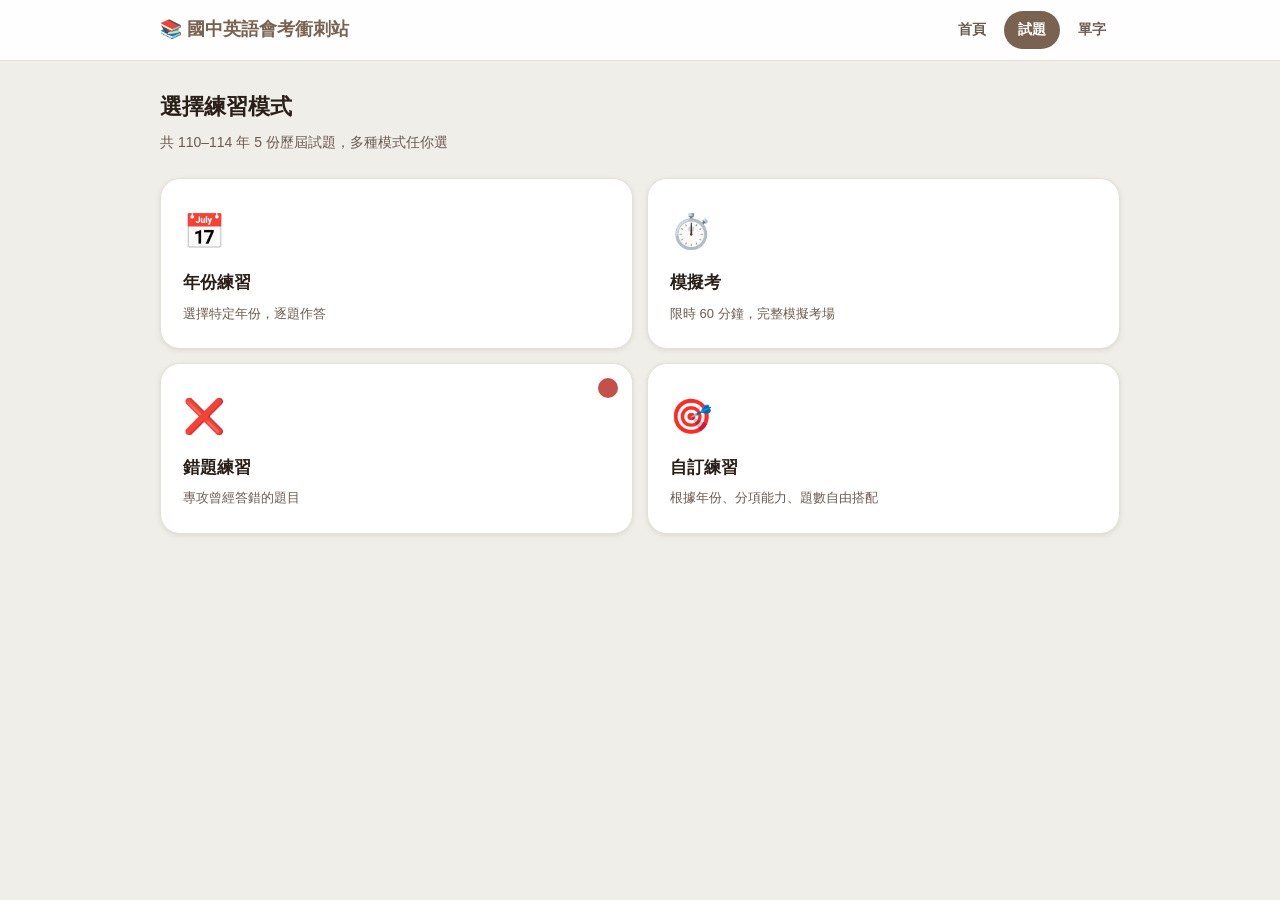
==== exam.html @ 517d087f "Update custom practice mode description Co-Authored-By: Claude Sonnet 4.6 <noreply@anthropic.com>" ====
<!DOCTYPE html>
<html lang="zh-TW">
<head>
  <meta charset="UTF-8">
  <meta name="viewport" content="width=device-width, initial-scale=1.0">
  <title>歷屆試題 - 國中英語會考衝刺站</title>
  <link rel="stylesheet" href="css/style.css">
</head>
<body>
<header class="site-header">
  <div class="header-inner">
    <a href="index.html" class="site-title">📚 國中英語會考衝刺站</a>
    <nav class="nav-links">
      <a href="index.html" class="nav-link">首頁</a>
      <a href="exam.html" class="nav-link active">試題</a>
      <a href="vocab.html" class="nav-link">單字</a>
    </nav>
  </div>
</header>

<main id="app" class="page">
  <!-- 選擇模式畫面 -->
  <div id="screenSelect">
    <h2 class="page-heading">選擇練習模式</h2>
    <p class="page-subhead">共 110–114 年 5 份歷屆試題，多種模式任你選</p>

    <div class="mode-grid">
      <div class="mode-card" onclick="showYearSelect('year')">
        <span class="mode-icon">📅</span>
        <div class="mode-title">年份練習</div>
        <div class="mode-desc">選擇特定年份，逐題作答</div>
      </div>
      <div class="mode-card" onclick="showYearSelect('mock')">
        <span class="mode-icon">⏱️</span>
        <div class="mode-title">模擬考</div>
        <div class="mode-desc">限時 60 分鐘，完整模擬考場</div>
      </div>
      <div class="mode-card" id="wrongModeCard" onclick="startWrongPractice()">
        <span class="mode-icon">❌</span>
        <div class="mode-title">錯題練習</div>
        <div class="mode-desc">專攻曾經答錯的題目</div>
        <span class="badge mode-badge" id="wrongCountBadge"></span>
      </div>
      <div class="mode-card" onclick="showCustomMode()">
        <span class="mode-icon">🎯</span>
        <div class="mode-title">自訂練習</div>
        <div class="mode-desc">根據年份、分項能力、題數自由搭配</div>
      </div>
    </div>

    <!-- 年份選擇 -->
    <div id="yearSelectPanel" style="display:none">
      <div class="sub-heading" id="yearSelectTitle">選擇年份</div>
      <div class="year-grid">
        <button class="year-card" onclick="startExam(110)">110年</button>
        <button class="year-card" onclick="startExam(111)">111年</button>
        <button class="year-card" onclick="startExam(112)">112年</button>
        <button class="year-card" onclick="startExam(113)">113年</button>
        <button class="year-card" onclick="startExam(114)">114年</button>
      </div>
    </div>

    <!-- 自訂模式 -->
    <div id="customPanel" style="display:none">
      <div class="sub-heading">自訂練習設定</div>
      <div class="custom-panel">
        <span class="form-label">選擇年份（可多選）</span>
        <div class="year-check-grid">
          <label><input type="checkbox" name="cy" value="110"> 110年</label>
          <label><input type="checkbox" name="cy" value="111"> 111年</label>
          <label><input type="checkbox" name="cy" value="112"> 112年</label>
          <label><input type="checkbox" name="cy" value="113"> 113年</label>
          <label><input type="checkbox" name="cy" value="114"> 114年</label>
        </div>
        <span class="form-label">題型</span>
        <div class="type-check-grid">
          <label><input type="radio" name="qtype" value="all" checked> 全部</label>
          <label><input type="radio" name="qtype" value="single"> 單題</label>
          <label><input type="radio" name="qtype" value="passage"> 閱讀測驗</label>
        </div>
        <span class="form-label">分項能力（不勾選＝全部）</span>
        <div class="skill-check-grid">
          <label><input type="checkbox" name="cskill" value="字詞理解"> 字詞理解</label>
          <label><input type="checkbox" name="cskill" value="語法結構"> 語法結構</label>
          <label><input type="checkbox" name="cskill" value="篇章細節"> 篇章細節</label>
          <label><input type="checkbox" name="cskill" value="篇章結構"> 篇章結構</label>
          <label><input type="checkbox" name="cskill" value="文意推論"> 文意推論</label>
          <label><input type="checkbox" name="cskill" value="篇章大意"> 篇章大意</label>
        </div>
        <div class="form-row">
          <span class="form-label" style="margin:0">題數</span>
          <input type="number" id="customCount" class="form-input" min="5" max="100" value="20">
          <span style="font-size:13px;color:var(--text-2)">題</span>
          <button class="btn btn-primary" onclick="startCustomExam()">開始練習</button>
        </div>
      </div>
    </div>
  </div>

  <!-- 作答畫面 -->
  <div id="screenExam" style="display:none">
    <div class="exam-topbar">
      <span class="exam-label" id="examLabel"></span>
      <span class="exam-counter" id="examCounter"></span>
      <div class="exam-timer" id="examTimer" style="display:none">⏱️ <span id="timerDisplay">60:00</span></div>
      <button class="btn btn-ghost btn-sm" onclick="exitExam()">離開</button>
    </div>
    <div class="progress-track"><div class="progress-fill" id="progressBar"></div></div>

    <div class="q-nav-bar" id="qNavBar"></div>

    <div class="exam-body" id="examBody">
      <div class="exam-passage-col" id="passageCol" style="display:none">
        <div id="passageBox" class="passage-card"></div>
      </div>
      <div class="exam-question-col">
        <div class="question-card">
          <div class="q-label" id="qNum"></div>
          <div class="q-text" id="qText"></div>
          <div id="questionImageBox" style="display:none; margin: 12px 0;"></div>
          <div class="options-list" id="optionsGrid"></div>
          <div class="feedback-card" id="feedbackBox" style="display:none"></div>
        </div>
        <div class="exam-nav">
          <button class="btn btn-ghost" id="btnPrev" onclick="prevQ()">← 上一題</button>
          <button class="btn btn-primary" id="btnNext" onclick="nextQ()" style="display:none">下一題 →</button>
        </div>
      </div>
    </div>
  </div>

  <!-- 結果畫面 -->
  <div id="screenResult" style="display:none">
    <div class="result-hero">
      <div style="font-size:13px;color:var(--text-2);margin-bottom:8px">練習結果</div>
      <div class="result-score-big" id="resultScore"></div>
      <div class="result-grade-tag" id="resultGrade"></div>
    </div>

    <div class="analysis-card">
      <div class="sub-heading">弱點分析</div>
      <div id="analysisGrid"></div>
    </div>

    <div class="wrong-card" id="resultWrongSection">
      <div class="sub-heading">答錯的題目 <span id="wrongCount2" style="font-size:13px;color:var(--text-3);font-weight:400"></span></div>
      <div id="wrongList"></div>
    </div>

    <div class="result-actions">
      <button class="btn btn-danger" id="btnRetryWrong" onclick="retryWrong()">重做錯題</button>
      <button class="btn btn-outline" onclick="showSelect()">換年份</button>
      <button class="btn btn-ghost" onclick="window.location.href='index.html'">回首頁</button>
    </div>
  </div>
</main>

<script src="js/storage.js"></script>
<script src="js/exam.js"></script>
</body>
</html>
---- css/style.css ----
/* ════════════════════════════════════════
   PANTONE 2026 Cloud Dancer Design System
   ════════════════════════════════════════ */
:root {
  /* Cloud Dancer Palette */
  --bg:          #F0EEE9;   /* Cloud Dancer — page background */
  --surface:     #FFFFFF;   /* card surface */
  --surface-2:   #FAF9F6;   /* subtle section bg */
  --border:      #E6E1D8;

  /* Accent — Comfort Zone palette */
  --primary:     #7A6251;   /* Woodrose */
  --primary-dark:#5E4B3C;
  --primary-light:#9E8272;
  --accent:      #D4938A;   /* Coral Haze */
  --accent-light:#EEC8C2;
  --warm:        #C4986A;   /* Shifting Sand */

  /* Semantic */
  --success:     #5E9E7A;
  --success-bg:  #EBF5EF;
  --error:       #C4504A;
  --error-bg:    #FCEEED;
  --warning:     #C4986A;
  --warning-bg:  #FBF3E8;

  /* Text */
  --text-1:  #2A1F18;   /* headings */
  --text-2:  #6B5B50;   /* body */
  --text-3:  #A89990;   /* muted */

  /* Effects */
  --shadow-sm:  0 1px 4px rgba(42,31,24,.06), 0 2px 8px rgba(42,31,24,.04);
  --shadow-md:  0 4px 16px rgba(42,31,24,.10), 0 1px 4px rgba(42,31,24,.06);
  --shadow-lg:  0 8px 32px rgba(42,31,24,.14), 0 2px 8px rgba(42,31,24,.08);
  --radius-sm:  8px;
  --radius-md:  14px;
  --radius-lg:  20px;
  --radius-pill:100px;
}

/* ── Reset ── */
*, *::before, *::after { box-sizing: border-box; margin: 0; padding: 0; }
html { scroll-behavior: smooth; }
body {
  font-family: -apple-system, BlinkMacSystemFont, 'Noto Sans TC', 'PingFang TC', 'Segoe UI', sans-serif;
  background: var(--bg);
  color: var(--text-1);
  font-size: 15px;
  line-height: 1.65;
  min-height: 100vh;
}
a { text-decoration: none; color: inherit; }
button { cursor: pointer; border: none; font-family: inherit; transition: all .2s; }
img { max-width: 100%; }

/* ══════════════════════════════════════
   HEADER
   ══════════════════════════════════════ */
.site-header {
  background: rgba(255,255,255,.92);
  backdrop-filter: blur(12px);
  border-bottom: 1px solid var(--border);
  position: sticky; top: 0; z-index: 200;
}
.header-inner {
  max-width: 1000px; margin: 0 auto;
  display: flex; align-items: center; justify-content: space-between;
  height: 60px; padding: 0 20px;
}
.site-title {
  font-size: 18px; font-weight: 800;
  color: var(--primary);
  display: flex; align-items: center; gap: 8px;
}
.nav-links { display: flex; gap: 4px; }
.nav-link {
  color: var(--text-2); padding: 7px 14px;
  border-radius: var(--radius-pill); font-size: 14px; font-weight: 600;
  transition: all .15s;
}
.nav-link:hover { background: var(--bg); color: var(--primary); }
.nav-link.active { background: var(--primary); color: #fff; }
@media(max-width:480px) {
  .site-title { font-size: 15px; }
  .nav-link { padding: 6px 10px; font-size: 13px; }
}

/* ══════════════════════════════════════
   PAGE WRAPPER
   ══════════════════════════════════════ */
.page { max-width: 1000px; margin: 0 auto; padding: 28px 20px 60px; }

/* ══════════════════════════════════════
   BUTTONS
   ══════════════════════════════════════ */
.btn { display: inline-flex; align-items: center; justify-content: center; gap: 6px;
  padding: 10px 22px; border-radius: var(--radius-pill);
  font-size: 14px; font-weight: 700; transition: all .18s; }
.btn-primary   { background: var(--primary); color: #fff; }
.btn-primary:hover { background: var(--primary-dark); transform: translateY(-1px); box-shadow: var(--shadow-md); }
.btn-accent    { background: var(--accent); color: #fff; }
.btn-accent:hover  { filter: brightness(.92); transform: translateY(-1px); }
.btn-outline   { background: transparent; color: var(--primary); border: 2px solid var(--primary); }
.btn-outline:hover { background: var(--primary); color: #fff; }
.btn-ghost     { background: transparent; color: var(--text-2); border: 1px solid var(--border); border-radius: var(--radius-sm); padding: 8px 16px; font-size: 13px; }
.btn-ghost:hover   { background: var(--surface); }
.btn-success   { background: var(--success); color: #fff; }
.btn-success:hover { filter: brightness(.92); transform: translateY(-1px); }
.btn-danger    { background: var(--error); color: #fff; }
.btn-danger:hover  { filter: brightness(.92); }
.btn-sm { padding: 6px 14px; font-size: 13px; }
.btn-lg { padding: 13px 28px; font-size: 16px; }

/* ══════════════════════════════════════
   CARD COMPONENT
   ══════════════════════════════════════ */
.card {
  background: var(--surface);
  border-radius: var(--radius-lg);
  box-shadow: var(--shadow-sm);
  border: 1px solid var(--border);
  transition: box-shadow .2s, transform .2s;
  overflow: hidden;
}
.card:hover { box-shadow: var(--shadow-md); }
.card-clickable { cursor: pointer; }
.card-clickable:hover { transform: translateY(-3px); box-shadow: var(--shadow-lg); }
.card-body  { padding: 22px 24px; }
.card-title { font-size: 17px; font-weight: 800; color: var(--text-1); margin-bottom: 6px; }
.card-desc  { font-size: 13px; color: var(--text-2); line-height: 1.6; }

/* ══════════════════════════════════════
   CHIP / TAG
   ══════════════════════════════════════ */
.chip {
  display: inline-flex; align-items: center; gap: 4px;
  padding: 4px 12px; border-radius: var(--radius-pill);
  font-size: 12px; font-weight: 700;
  background: var(--bg); color: var(--text-2); border: 1px solid var(--border);
}
.chip-primary { background: #EFE8E3; color: var(--primary); border-color: #D6C9C0; }
.chip-accent  { background: var(--accent-light); color: #8B3A32; border-color: #D4938A; }
.chip-success { background: var(--success-bg); color: #3D7A57; border-color: #A8D4B8; }
.chip-warning { background: var(--warning-bg); color: #8B5E2A; border-color: #D4B07A; }

/* ══════════════════════════════════════
   BADGE
   ══════════════════════════════════════ */
.badge {
  display: inline-flex; align-items: center; justify-content: center;
  min-width: 20px; height: 20px; padding: 0 6px;
  background: var(--error); color: #fff;
  border-radius: var(--radius-pill); font-size: 11px; font-weight: 800;
}

/* ══════════════════════════════════════
   HOME PAGE
   ══════════════════════════════════════ */
.hero-section {
  text-align: center; padding: 40px 0 32px;
}
.hero-label {
  display: inline-block;
  background: var(--accent-light); color: #8B3A32;
  padding: 5px 16px; border-radius: var(--radius-pill);
  font-size: 12px; font-weight: 700; margin-bottom: 16px;
}
.hero-title {
  font-size: clamp(26px, 5vw, 40px);
  font-weight: 900; color: var(--text-1);
  line-height: 1.25; margin-bottom: 12px;
}
.hero-title span { color: var(--accent); }
.hero-subtitle { font-size: 15px; color: var(--text-2); max-width: 480px; margin: 0 auto; }

/* Stats bar */
.stats-row {
  display: grid; grid-template-columns: repeat(4, 1fr); gap: 12px;
  margin: 24px 0;
}
@media(max-width:600px) { .stats-row { grid-template-columns: repeat(2,1fr); } }
.stat-card { background: var(--surface); border-radius: var(--radius-md); padding: 18px 16px; text-align: center; border: 1px solid var(--border); }
.stat-num  { font-size: 28px; font-weight: 900; color: var(--primary); display: block; }
.stat-label{ font-size: 12px; color: var(--text-2); margin-top: 2px; }

/* Feature cards */
.feature-grid { display: grid; grid-template-columns: 1fr 1fr; gap: 16px; margin: 8px 0 24px; }
@media(max-width:540px) { .feature-grid { grid-template-columns: 1fr; } }
.feature-card {
  background: var(--surface); border-radius: var(--radius-lg);
  padding: 28px 24px; border: 1px solid var(--border);
  box-shadow: var(--shadow-sm); cursor: pointer;
  transition: all .2s; display: block;
  position: relative; overflow: hidden;
}
.feature-card::before {
  content: ''; position: absolute; top: 0; left: 0; right: 0; height: 4px;
}
.feature-card-exam::before  { background: linear-gradient(90deg, var(--primary), var(--accent)); }
.feature-card-vocab::before { background: linear-gradient(90deg, var(--warm), var(--accent-light)); }
.feature-card:hover { transform: translateY(-4px); box-shadow: var(--shadow-lg); }
.feature-icon { font-size: 40px; margin-bottom: 14px; display: block; }
.feature-title { font-size: 20px; font-weight: 800; color: var(--text-1); margin-bottom: 8px; }
.feature-desc  { font-size: 13px; color: var(--text-2); margin-bottom: 16px; line-height: 1.7; }
.feature-tags  { display: flex; flex-wrap: wrap; gap: 6px; }

/* Recent list */
.section-header { display: flex; align-items: center; justify-content: space-between; margin-bottom: 14px; }
.section-title  { font-size: 16px; font-weight: 800; color: var(--text-1); }
.recent-list { display: grid; gap: 8px; }
.recent-card {
  background: var(--surface); border-radius: var(--radius-md);
  padding: 14px 18px; border: 1px solid var(--border);
  display: flex; align-items: center; gap: 14px; flex-wrap: wrap;
}
.recent-year  { font-weight: 800; color: var(--primary); min-width: 50px; font-size: 15px; }
.recent-mode  { font-size: 12px; color: var(--text-2); background: var(--bg); padding: 3px 10px; border-radius: var(--radius-pill); }
.recent-score { font-weight: 800; font-size: 15px; }
.grade-a { color: var(--success); }
.grade-b { color: var(--warning); }
.grade-c { color: var(--error); }
.recent-date  { font-size: 12px; color: var(--text-3); margin-left: auto; }

/* ══════════════════════════════════════
   EXAM PAGE
   ══════════════════════════════════════ */
.page-heading { font-size: 22px; font-weight: 900; color: var(--text-1); margin-bottom: 6px; }
.page-subhead  { font-size: 14px; color: var(--text-2); margin-bottom: 24px; }

/* Mode grid */
.mode-grid { display: grid; grid-template-columns: repeat(2,1fr); gap: 14px; margin-bottom: 28px; }
@media(max-width:500px) { .mode-grid { grid-template-columns: 1fr; } }
.mode-card {
  background: var(--surface); border-radius: var(--radius-lg);
  padding: 24px 22px; border: 1px solid var(--border);
  box-shadow: var(--shadow-sm); cursor: pointer;
  transition: all .2s; position: relative;
}
.mode-card:hover { transform: translateY(-3px); box-shadow: var(--shadow-lg); border-color: var(--primary-light); }
.mode-icon  { font-size: 34px; margin-bottom: 10px; display: block; }
.mode-title { font-size: 17px; font-weight: 800; color: var(--text-1); margin-bottom: 5px; }
.mode-desc  { font-size: 13px; color: var(--text-2); }
.mode-badge { position: absolute; top: 14px; right: 14px; }

/* Section label */
.sub-heading {
  font-size: 15px; font-weight: 800; color: var(--text-1);
  margin: 0 0 12px; display: flex; align-items: center; gap: 8px;
}
.sub-heading::before { content:''; display:block; width:4px; height:18px; background:var(--accent); border-radius:2px; }

/* Year grid */
.year-grid { display: grid; grid-template-columns: repeat(4,1fr); gap: 10px; margin-bottom: 24px; }
@media(max-width:480px) { .year-grid { grid-template-columns: repeat(2,1fr); } }
.year-card {
  background: var(--surface); border: 2px solid var(--border);
  border-radius: var(--radius-md); padding: 16px 8px;
  text-align: center; cursor: pointer; transition: all .18s;
  font-size: 16px; font-weight: 800; color: var(--primary);
}
.year-card:hover { border-color: var(--primary); background: #EFE8E3; transform: translateY(-2px); }

/* Custom form */
.custom-panel {
  background: var(--surface); border-radius: var(--radius-lg);
  padding: 22px; border: 1px solid var(--border);
}
.form-label { display: block; font-size: 13px; font-weight: 700; color: var(--text-2); margin-bottom: 8px; }
.year-check-grid { display: grid; grid-template-columns: repeat(4,1fr); gap: 8px; margin-bottom: 16px; }
.year-check-grid label { font-size: 13px; display: flex; align-items: center; gap: 6px; color: var(--text-2); }
.type-check-grid { display: flex; gap: 20px; margin-bottom: 16px; }
.type-check-grid label { font-size: 13px; display: flex; align-items: center; gap: 6px; color: var(--text-2); cursor: pointer; }
.skill-check-grid { display: grid; grid-template-columns: repeat(3, 1fr); gap: 8px; margin-bottom: 16px; }
.skill-check-grid label { font-size: 13px; display: flex; align-items: center; gap: 6px; color: var(--text-2); cursor: pointer; }
.form-row { display: flex; align-items: center; gap: 12px; margin-bottom: 16px; }
.form-input { border: 1px solid var(--border); border-radius: var(--radius-sm); padding: 9px 12px; font-size: 14px; background: var(--bg); color: var(--text-1); width: 90px; }
.form-input:focus { outline: none; border-color: var(--primary); }

/* ── Exam interface ── */
.exam-topbar {
  display: flex; align-items: center; gap: 12px; flex-wrap: wrap;
  background: var(--surface); border-radius: var(--radius-md);
  padding: 12px 18px; border: 1px solid var(--border);
  margin-bottom: 12px; box-shadow: var(--shadow-sm);
}
.exam-label { font-weight: 800; font-size: 15px; color: var(--primary); }
.exam-counter { font-size: 13px; color: var(--text-2); }
.exam-timer { font-size: 16px; font-weight: 800; color: var(--error); margin-left: auto; }
@media(max-width:480px) {
  .exam-topbar { padding: 10px 14px; gap: 8px; }
  .exam-label { font-size: 14px; }
  .exam-timer { font-size: 14px; }
}

.progress-track { background: var(--border); border-radius: 4px; height: 6px; margin-bottom: 12px; overflow: hidden; }
.progress-fill  { background: linear-gradient(90deg, var(--primary), var(--accent)); height: 6px; border-radius: 4px; transition: width .4s; }

/* ── Question nav bar ── */
.q-nav-bar {
  display: flex; flex-wrap: wrap; gap: 6px;
  margin-bottom: 14px; padding: 10px 12px;
  background: var(--surface); border: 1px solid var(--border);
  border-radius: var(--radius-md);
}
.qnav-btn {
  width: 32px; height: 32px; border-radius: 6px;
  border: none; cursor: pointer; font-size: 12px; font-weight: 700;
  transition: opacity .15s, transform .1s;
}
.qnav-btn:hover { opacity: .8; transform: scale(1.1); }
.qnav-unanswered { background: #D1D5DB; color: #374151; }
.qnav-correct    { background: #34D399; color: #fff; }
.qnav-wrong      { background: #F87171; color: #fff; }
.qnav-active     { outline: 3px solid var(--primary); outline-offset: 2px; }

/* ── Two-column passage layout ── */
.exam-body { display: flex; flex-direction: column; gap: 14px; }
.exam-body.two-col { flex-direction: row; align-items: flex-start; gap: 20px; }
.exam-passage-col {
  flex: 1 1 50%; min-width: 0;
  position: sticky; top: 80px;
  max-height: calc(100vh - 120px); overflow-y: auto;
}
.exam-question-col { flex: 1 1 50%; min-width: 0; }
@media(max-width: 700px) {
  .exam-body.two-col { flex-direction: column; }
  .exam-passage-col { position: static; max-height: none; }
}

.passage-card {
  background: var(--surface-2); border-radius: var(--radius-md);
  padding: 16px 18px; font-size: 14px; line-height: 1.9;
  border: 1px solid var(--border); border-left: 4px solid var(--accent);
}
.passage-card.text-only { white-space: pre-wrap; }
.passage-img {
  max-width: 100%; border-radius: var(--radius-md);
  display: block; margin: 0 auto;
}
.passage-img-missing {
  text-align: center; padding: 20px;
  color: var(--text-3); font-size: 13px;
  background: var(--bg); border-radius: var(--radius-sm);
}
.passage-text {
  margin-top: 12px; font-size: 15px; line-height: 1.7;
  color: var(--text-1);
}
.question-card {
  background: var(--surface); border-radius: var(--radius-lg);
  padding: 24px; box-shadow: var(--shadow-sm); border: 1px solid var(--border);
}
.q-label { font-size: 12px; color: var(--text-3); font-weight: 700; text-transform: uppercase; letter-spacing: .5px; margin-bottom: 8px; }
.q-text  { font-size: 16px; font-weight: 700; color: var(--text-1); margin-bottom: 18px; line-height: 1.7; }

/* 難易度 / 分項能力 標籤 */
.q-diff  { display: inline-block; font-size: 12px; font-weight: 700; padding: 2px 8px; border-radius: var(--radius-pill); margin-left: 8px; vertical-align: middle; }
.q-diff-easy   { background: #DFFCE8; color: #2D7A4F; }
.q-diff-medium { background: #FFF8DC; color: #9A7000; }
.q-diff-hard   { background: #FCEEED; color: var(--error); }
.q-skill { display: inline-block; font-size: 12px; color: var(--text-2); background: var(--surface-2); border: 1px solid var(--border); padding: 2px 8px; border-radius: var(--radius-pill); margin-left: 6px; vertical-align: middle; }
.q-rate  { display: inline-block; font-size: 11px; color: var(--text-3); margin-left: 6px; vertical-align: middle; }

.options-list { display: grid; gap: 10px; }
.option-btn {
  display: flex; align-items: center; gap: 14px;
  background: var(--bg); border: 2px solid var(--border);
  border-radius: var(--radius-md); padding: 13px 18px;
  text-align: left; font-size: 14px; color: var(--text-1);
  transition: all .15s; cursor: pointer; width: 100%;
}
@media(max-width:480px) {
  .option-btn { padding: 11px 14px; gap: 10px; font-size: 13px; }
  .question-card { padding: 18px 16px; }
  .passage-card { font-size: 13px; padding: 12px 14px; }
}
.option-btn:hover:not(:disabled) { border-color: var(--primary-light); background: #EFE8E3; }
.option-letter { font-weight: 900; color: var(--primary); min-width: 22px; font-size: 15px; }
.option-btn.opt-correct { background: var(--success-bg); border-color: var(--success); }
.option-btn.opt-correct .option-letter { color: var(--success); }
.option-btn.opt-wrong   { background: var(--error-bg); border-color: var(--error); }
.option-btn.opt-wrong .option-letter   { color: var(--error); }

.feedback-card {
  margin-top: 14px; padding: 14px 18px;
  border-radius: var(--radius-md); font-size: 14px; font-weight: 600;
  line-height: 1.7;
}
.feedback-correct { background: var(--success-bg); color: #2D6B47; border: 1px solid #A8D4B8; }
.feedback-wrong   { background: var(--warning-bg); color: #6B4000; border: 1px solid #D4B07A; }
.feedback-card em { font-style: italic; color: var(--primary-dark); }

.hint-opts-grid { display: flex; flex-direction: column; gap: 4px; margin-top: 8px; font-weight: 400; }
.hint-opt { display: flex; align-items: baseline; gap: 6px; font-size: 13px; }
.hint-opt strong { min-width: 16px; font-weight: 700; }

.exam-nav { display: flex; justify-content: space-between; align-items: center; margin-top: 16px; }

/* ── Result page ── */
.result-hero {
  text-align: center; background: var(--surface);
  border-radius: var(--radius-lg); padding: 32px 24px;
  border: 1px solid var(--border); box-shadow: var(--shadow-sm); margin-bottom: 16px;
}
.result-score-big { font-size: clamp(32px, 8vw, 52px); font-weight: 900; color: var(--text-1); line-height: 1; }
.result-grade-tag {
  display: inline-block; margin-top: 10px;
  padding: 6px 20px; border-radius: var(--radius-pill);
  font-size: 16px; font-weight: 800;
}
.grade-tag-a { background: var(--success-bg); color: var(--success); }
.grade-tag-b { background: var(--warning-bg); color: var(--warning); }
.grade-tag-c { background: var(--error-bg); color: var(--error); }

.analysis-card, .wrong-card {
  background: var(--surface); border-radius: var(--radius-lg);
  padding: 22px 24px; border: 1px solid var(--border);
  box-shadow: var(--shadow-sm); margin-bottom: 16px;
}
.analysis-row { display: flex; align-items: center; gap: 12px; margin-bottom: 10px; }
.analysis-label { min-width: 44px; font-size: 13px; font-weight: 700; color: var(--text-2); }
.analysis-track { flex: 1; background: var(--border); border-radius: 4px; height: 10px; }
.analysis-fill  { background: linear-gradient(90deg, var(--primary), var(--accent)); height: 10px; border-radius: 4px; }
.analysis-val   { font-size: 13px; color: var(--text-2); min-width: 44px; text-align: right; font-weight: 700; }

.wrong-item {
  display: flex; flex-wrap: wrap; align-items: baseline; gap: 8px;
  padding: 10px 0; border-bottom: 1px solid var(--bg); font-size: 13px;
}
.wrong-item:last-child { border-bottom: none; }
.wrong-qnum  { font-weight: 800; color: var(--primary); min-width: 50px; }
.wrong-qtext { flex: 1; color: var(--text-2); min-width: 200px; }
.wrong-ans   { width: 100%; padding-left: 58px; }
.mark-wrong   { color: var(--error); font-weight: 800; }
.mark-correct { color: var(--success); font-weight: 800; }
.no-wrong     { text-align: center; color: var(--success); font-size: 18px; padding: 20px; }
.result-actions { display: flex; gap: 10px; justify-content: center; flex-wrap: wrap; margin-top: 8px; }
@media(max-width:400px) { .result-actions .btn { flex: 1 1 100%; } }

/* ══════════════════════════════════════
   VOCAB PAGE
   ══════════════════════════════════════ */

/* Tab bar */
.vtab-bar {
  display: flex; gap: 4px; background: var(--surface);
  padding: 6px; border-radius: var(--radius-lg); margin-bottom: 16px;
  border: 1px solid var(--border); overflow-x: auto;
}
.vtab {
  flex: 1; background: transparent; color: var(--text-2);
  padding: 9px 14px; border-radius: var(--radius-md);
  font-size: 13px; font-weight: 700; white-space: nowrap;
  position: relative; display: flex; align-items: center; justify-content: center; gap: 5px;
}
.vtab.active { background: var(--primary); color: #fff; }
.vtab:hover:not(.active) { background: var(--bg); }
.vtab-link { text-decoration: none; flex: 0 0 auto; border-left: 1px solid var(--border); margin-left: 4px; color: var(--primary) !important; font-weight: 700; }

/* Topic wrap - grid 等寬排列 */
.topic-wrap {
  display: grid;
  grid-template-columns: repeat(auto-fill, minmax(130px, 1fr));
  gap: 8px;
  padding: 2px 0 10px; margin-bottom: 8px;
}
.topic-chip {
  background: var(--surface);
  border: 1px solid var(--border); color: var(--text-2);
  padding: 8px 4px; border-radius: var(--radius-pill);
  font-size: 12px; font-weight: 700; cursor: pointer; transition: all .15s;
  white-space: nowrap; text-align: center; width: 100%;
}
.topic-chip.active { background: var(--primary); color: #fff; border-color: var(--primary); }
.topic-chip:hover:not(.active) { border-color: var(--primary-light); background: #EFE8E3; }

/* Status filter */
.status-filter { display: flex; gap: 8px; margin-bottom: 14px; flex-wrap: wrap; align-items: center; }
.status-btn {
  background: var(--surface); border: 1px solid var(--border);
  color: var(--text-2); padding: 6px 16px; border-radius: var(--radius-pill);
  font-size: 13px; font-weight: 700; transition: all .15s;
}
.status-btn.active { background: var(--primary); color: #fff; border-color: var(--primary); }
.search-input {
  border: 1px solid var(--border); border-radius: var(--radius-pill);
  padding: 7px 16px; font-size: 13px; background: var(--surface);
  color: var(--text-1); flex: 1; min-width: 120px; outline: none;
}
.search-input:focus { border-color: var(--primary); }

/* Flashcard */
.fc-meta { text-align: center; font-size: 13px; color: var(--text-2); margin-bottom: 12px; }
.fc-wrap { display: flex; justify-content: center; margin-bottom: 18px; perspective: 1000px; }
.flashcard {
  width: 100%; max-width: 520px; min-height: 220px;
  background: var(--surface); border-radius: var(--radius-lg);
  box-shadow: var(--shadow-md); border: 1px solid var(--border);
  cursor: pointer; display: flex; align-items: center; justify-content: center;
  padding: 36px 28px; transition: transform .18s, box-shadow .18s;
  position: relative;
}
.flashcard:active { transform: scale(.98); }
.card-front, .card-back { text-align: center; width: 100%; }
.fc-word    { font-size: clamp(26px, 7vw, 38px); font-weight: 900; color: var(--text-1); margin-bottom: 8px; }
.fc-pos     { font-size: 13px; color: var(--text-3); font-style: italic; margin-bottom: 6px; }
.fc-hint    { font-size: 12px; color: var(--border); margin-top: 8px; }
.fc-topic   { position: absolute; top: 14px; right: 16px; }
.fc-chinese { font-size: clamp(22px, 6vw, 30px); font-weight: 800; color: var(--primary); margin-bottom: 10px; }
.fc-word-sm { font-size: 15px; color: var(--text-3); margin-bottom: 12px; }
.fc-speak-btn {
  background: none; border: 1.5px solid var(--border); border-radius: 50%;
  width: 38px; height: 38px; font-size: 18px; cursor: pointer;
  display: inline-flex; align-items: center; justify-content: center;
  transition: all .15s; margin-bottom: 4px;
}
.fc-speak-btn:hover { background: var(--bg); border-color: var(--primary); transform: scale(1.1); }
.fc-example { min-height: 36px; margin-top: 10px; }
.fc-example-text {
  font-size: 13px; color: var(--text-2); font-style: italic;
  line-height: 1.6; padding: 8px 12px;
  background: var(--bg); border-radius: var(--radius-sm);
  border-left: 3px solid var(--primary-light);
  text-align: left;
}
.fc-example-loading { font-size: 12px; color: var(--text-3); }

.fc-actions { display: flex; justify-content: center; gap: 12px; flex-wrap: wrap; }

/* Quiz */
.quiz-score-bar { text-align: right; font-size: 13px; color: var(--text-2); margin-bottom: 12px; }
.quiz-word-card {
  background: var(--surface); border-radius: var(--radius-lg);
  padding: 28px 24px; text-align: center;
  box-shadow: var(--shadow-sm); border: 1px solid var(--border); margin-bottom: 14px;
}
.quiz-word { font-size: clamp(22px, 6vw, 32px); font-weight: 900; color: var(--text-1); }
.quiz-pos   { font-size: 13px; color: var(--text-3); margin-top: 6px; }
.quiz-opts  { display: grid; gap: 10px; margin-bottom: 14px; }
.quiz-opt {
  background: var(--surface); border: 2px solid var(--border);
  color: var(--text-1); padding: 14px 20px; border-radius: var(--radius-md);
  font-size: 15px; font-weight: 600; text-align: left; transition: all .15s;
}
.quiz-opt:hover:not(:disabled) { border-color: var(--primary-light); background: #EFE8E3; }
.quiz-opt.opt-correct { background: var(--success-bg); border-color: var(--success); color: #2D6B47; }
.quiz-opt.opt-wrong   { background: var(--error-bg);   border-color: var(--error);   color: #8B2020; }
.quiz-result {
  background: var(--surface); border-radius: var(--radius-lg);
  padding: 36px 24px; text-align: center;
  box-shadow: var(--shadow-sm); border: 1px solid var(--border);
}
.quiz-result-score { font-size: 44px; font-weight: 900; color: var(--primary); margin: 10px 0; }

/* Smart review */
.smart-info { text-align: center; margin-bottom: 18px; }
.smart-num  { font-size: 36px; font-weight: 900; color: var(--primary); }
.smart-label{ font-size: 14px; color: var(--text-2); }
.smart-counter { text-align: center; font-size: 13px; color: var(--text-2); margin: 10px 0; }
.smart-actions { display: flex; justify-content: center; gap: 12px; flex-wrap: wrap; margin-top: 14px; }
.smart-done {
  text-align: center; background: var(--surface);
  border-radius: var(--radius-lg); padding: 40px 24px;
  border: 1px solid var(--border);
}
.smart-done-emoji { font-size: 48px; display: block; margin-bottom: 12px; }
.smart-done-msg   { font-size: 18px; font-weight: 800; color: var(--text-1); margin-bottom: 16px; }

/* Stats */
.stats-4grid { display: grid; grid-template-columns: repeat(4,1fr); gap: 12px; margin-bottom: 20px; }
@media(max-width:500px) { .stats-4grid { grid-template-columns: repeat(2,1fr); } }
.stats-card { background: var(--surface); border-radius: var(--radius-md); padding: 18px 14px; text-align: center; border: 1px solid var(--border); }
.stats-num   { font-size: 30px; font-weight: 900; color: var(--primary); }
.stats-label { font-size: 12px; color: var(--text-2); margin-top: 4px; }
.pie-wrap    { display: flex; justify-content: center; align-items: center; gap: 20px; margin-bottom: 20px; flex-wrap: wrap; }
.pie-legend  { display: grid; gap: 8px; }
.legend-item { display: flex; align-items: center; gap: 8px; font-size: 13px; color: var(--text-2); }
.legend-dot  { width: 12px; height: 12px; border-radius: 50%; flex-shrink: 0; }
.week-section h3 { font-size: 15px; font-weight: 800; margin-bottom: 12px; }
.week-bars { display: flex; align-items: flex-end; gap: 8px; height: 80px; }
.week-item  { flex: 1; display: flex; flex-direction: column; align-items: center; gap: 3px; }
.week-bar   { background: var(--accent); border-radius: 4px 4px 0 0; width: 100%; min-height: 4px; }
.week-date  { font-size: 10px; color: var(--text-3); }
.week-val   { font-size: 11px; font-weight: 700; color: var(--text-2); }

/* Recommend */
.recommend-wrap { margin-top: 32px; padding-top: 20px; border-top: 1px solid var(--border); }
.recommend-title { font-size: 14px; font-weight: 800; color: var(--text-2); margin-bottom: 10px; }
.recommend-link {
  display: flex; align-items: center; gap: 14px;
  background: var(--surface); border: 1px solid var(--border);
  border-radius: var(--radius-md); padding: 16px 20px;
  transition: all .2s; color: inherit;
}
.recommend-link:hover { border-color: var(--primary); transform: translateY(-2px); box-shadow: var(--shadow-md); }
.recommend-logo { font-size: 26px; }
.recommend-name { font-size: 15px; font-weight: 800; color: var(--primary); }
.recommend-sub  { font-size: 12px; color: var(--text-2); margin-top: 2px; }
.recommend-arr  { margin-left: auto; color: var(--primary); font-size: 18px; font-weight: 800; }
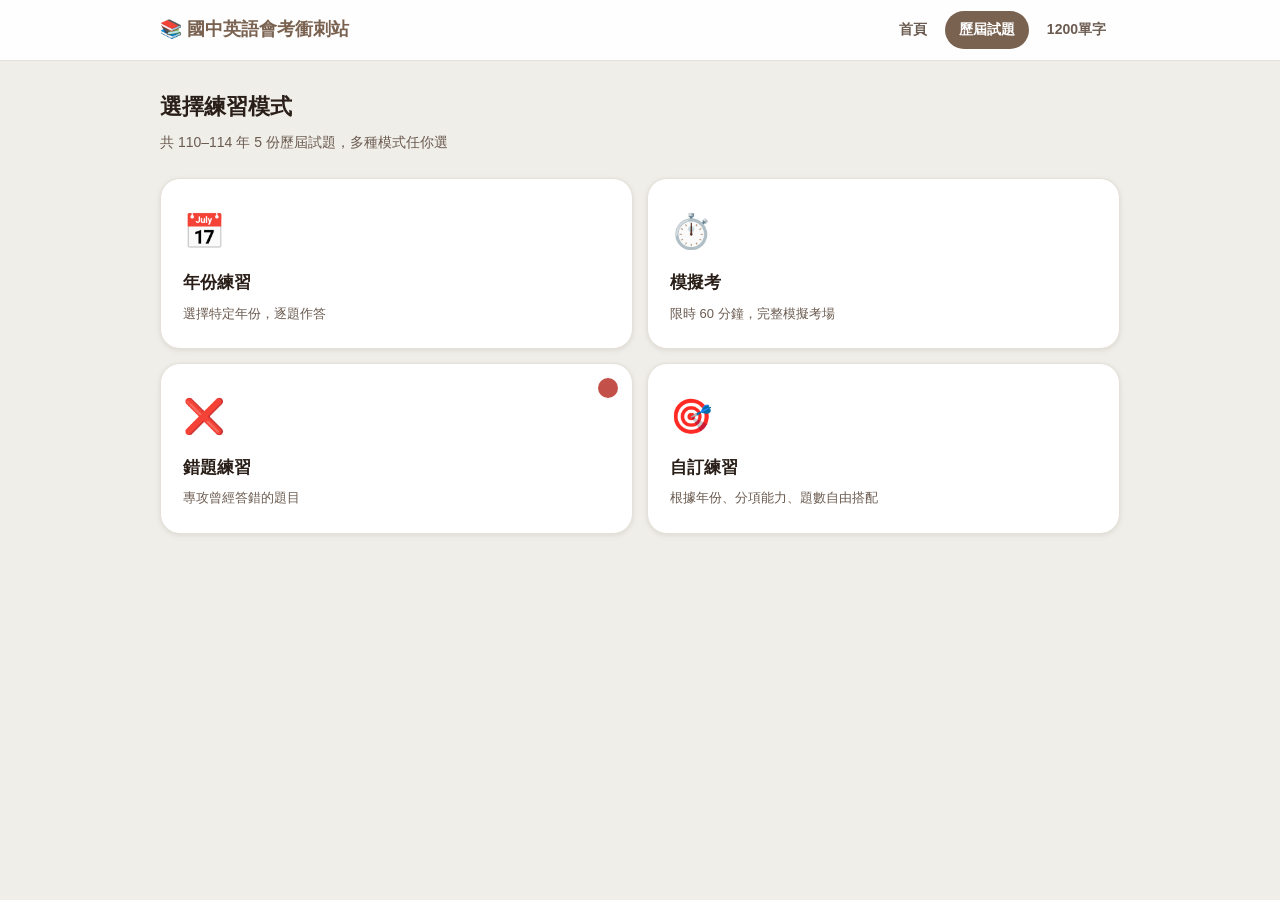
==== commit a4989b9f: "Update nav labels to 歷屆試題 and 1200單字 Co-Authored-By: Claude Sonnet 4.6 <noreply@anthropic.com>" ====
--- a/exam.html
+++ b/exam.html
@@ -12,8 +12,8 @@
     <a href="index.html" class="site-title">📚 國中英語會考衝刺站</a>
     <nav class="nav-links">
       <a href="index.html" class="nav-link">首頁</a>
-      <a href="exam.html" class="nav-link active">試題</a>
-      <a href="vocab.html" class="nav-link">單字</a>
+      <a href="exam.html" class="nav-link active">歷屆試題</a>
+      <a href="vocab.html" class="nav-link">1200單字</a>
     </nav>
   </div>
 </header>
--- a/css/style.css
+++ b/css/style.css
@@ -343,6 +343,12 @@
   color: var(--text-3); font-size: 13px;
   background: var(--bg); border-radius: var(--radius-sm);
 }
+.passage-blank {
+  display: inline-block;
+  font-weight: 700; color: var(--primary-dark);
+  border-bottom: 2px solid var(--primary);
+  padding: 0 3px; min-width: 20px; text-align: center;
+}
 .passage-text {
   margin-top: 12px; font-size: 15px; line-height: 1.7;
   color: var(--text-1);
@@ -419,10 +425,13 @@
   box-shadow: var(--shadow-sm); margin-bottom: 16px;
 }
 .analysis-row { display: flex; align-items: center; gap: 12px; margin-bottom: 10px; }
-.analysis-label { min-width: 44px; font-size: 13px; font-weight: 700; color: var(--text-2); }
+.analysis-label { min-width: 60px; font-size: 13px; font-weight: 700; color: var(--text-2); }
 .analysis-track { flex: 1; background: var(--border); border-radius: 4px; height: 10px; }
-.analysis-fill  { background: linear-gradient(90deg, var(--primary), var(--accent)); height: 10px; border-radius: 4px; }
+.analysis-fill  { background: linear-gradient(90deg, var(--primary), var(--accent)); height: 10px; border-radius: 4px; transition: width .4s ease; }
+.analysis-fill-good { background: linear-gradient(90deg, #3aa76d, #5EC98B); }
+.analysis-fill-weak { background: linear-gradient(90deg, var(--error), #E07070); }
 .analysis-val   { font-size: 13px; color: var(--text-2); min-width: 44px; text-align: right; font-weight: 700; }
+.analysis-section-title { font-size: 12px; font-weight: 700; color: var(--text-3); text-transform: uppercase; letter-spacing: .5px; margin-bottom: 8px; }
 
 .wrong-item {
   display: flex; flex-wrap: wrap; align-items: baseline; gap: 8px;
@@ -535,7 +544,7 @@
   padding: 28px 24px; text-align: center;
   box-shadow: var(--shadow-sm); border: 1px solid var(--border); margin-bottom: 14px;
 }
-.quiz-word { font-size: clamp(22px, 6vw, 32px); font-weight: 900; color: var(--text-1); }
+.quiz-word { font-size: clamp(15px, 3vw, 18px); font-weight: 600; color: var(--text-1); line-height: 1.8; }
 .quiz-pos   { font-size: 13px; color: var(--text-3); margin-top: 6px; }
 .quiz-opts  { display: grid; gap: 10px; margin-bottom: 14px; }
 .quiz-opt {
@@ -546,6 +555,24 @@
 .quiz-opt:hover:not(:disabled) { border-color: var(--primary-light); background: #EFE8E3; }
 .quiz-opt.opt-correct { background: var(--success-bg); border-color: var(--success); color: #2D6B47; }
 .quiz-opt.opt-wrong   { background: var(--error-bg);   border-color: var(--error);   color: #8B2020; }
+/* Quiz feedback */
+.quiz-feedback {
+  border-radius: var(--radius-md); padding: 14px 18px;
+  margin-bottom: 14px; border: 1px solid var(--border);
+}
+.quiz-fb-correct { background: var(--success-bg); border-color: var(--success); }
+.quiz-fb-wrong   { background: var(--error-bg);   border-color: var(--error); }
+.quiz-fb-title {
+  font-size: 14px; font-weight: 700; margin-bottom: 6px;
+}
+.quiz-fb-correct .quiz-fb-title { color: #2D6B47; }
+.quiz-fb-wrong   .quiz-fb-title { color: var(--error); }
+.quiz-fb-word { font-weight: 400; color: var(--text-2); }
+.quiz-fb-sentence {
+  font-size: 14px; font-style: italic; color: var(--text-2);
+  line-height: 1.7;
+}
+
 .quiz-result {
   background: var(--surface); border-radius: var(--radius-lg);
   padding: 36px 24px; text-align: center;
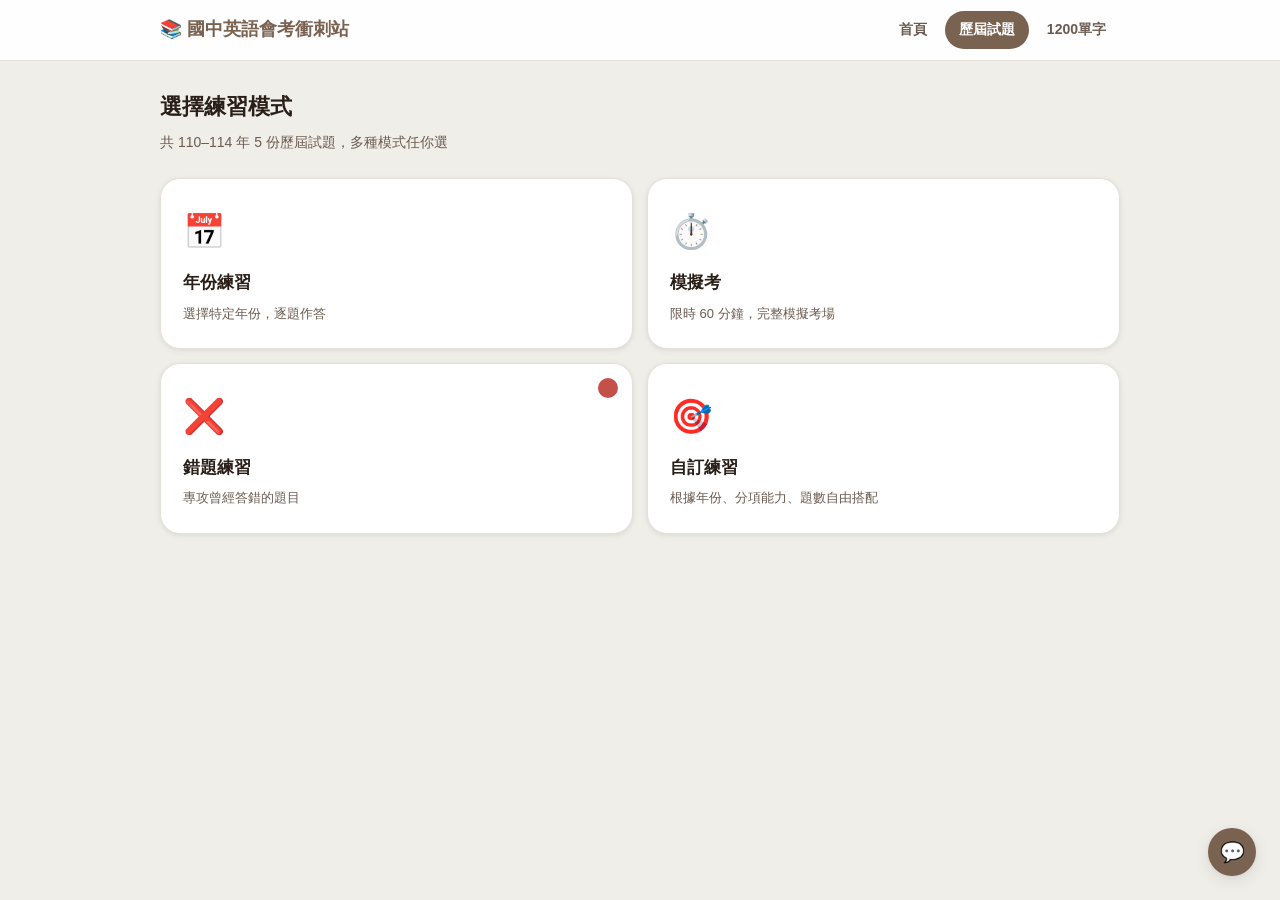
==== commit 217022b2: "Add feedback floating button linking to Google Form 💬 button fixed to bottom-right on all pages, ope" ====
--- a/exam.html
+++ b/exam.html
@@ -155,6 +155,7 @@
   </div>
 </main>
 
+<a href="https://forms.gle/dDDjegTohgZJcJoW8" target="_blank" class="feedback-fab" title="回報問題 / 提供建議">💬</a>
 <script src="js/storage.js"></script>
 <script src="js/exam.js"></script>
 </body>
--- a/css/style.css
+++ b/css/style.css
@@ -53,6 +53,17 @@
 a { text-decoration: none; color: inherit; }
 button { cursor: pointer; border: none; font-family: inherit; transition: all .2s; }
 img { max-width: 100%; }
+
+/* ── Feedback FAB ── */
+.feedback-fab {
+  position: fixed; bottom: 24px; right: 24px; z-index: 999;
+  width: 48px; height: 48px; border-radius: 50%;
+  background: var(--primary); color: #fff;
+  font-size: 20px; display: flex; align-items: center; justify-content: center;
+  box-shadow: var(--shadow-md); text-decoration: none;
+  transition: background .2s, transform .2s;
+}
+.feedback-fab:hover { background: var(--primary-dark); transform: scale(1.1); }
 
 /* ══════════════════════════════════════
    HEADER
@@ -570,7 +581,10 @@
 .quiz-fb-word { font-weight: 400; color: var(--text-2); }
 .quiz-fb-sentence {
   font-size: 14px; font-style: italic; color: var(--text-2);
-  line-height: 1.7;
+  line-height: 1.7; margin-bottom: 2px;
+}
+.quiz-fb-sentence-zh {
+  font-size: 13px; color: var(--text-3); line-height: 1.6;
 }
 
 .quiz-result {
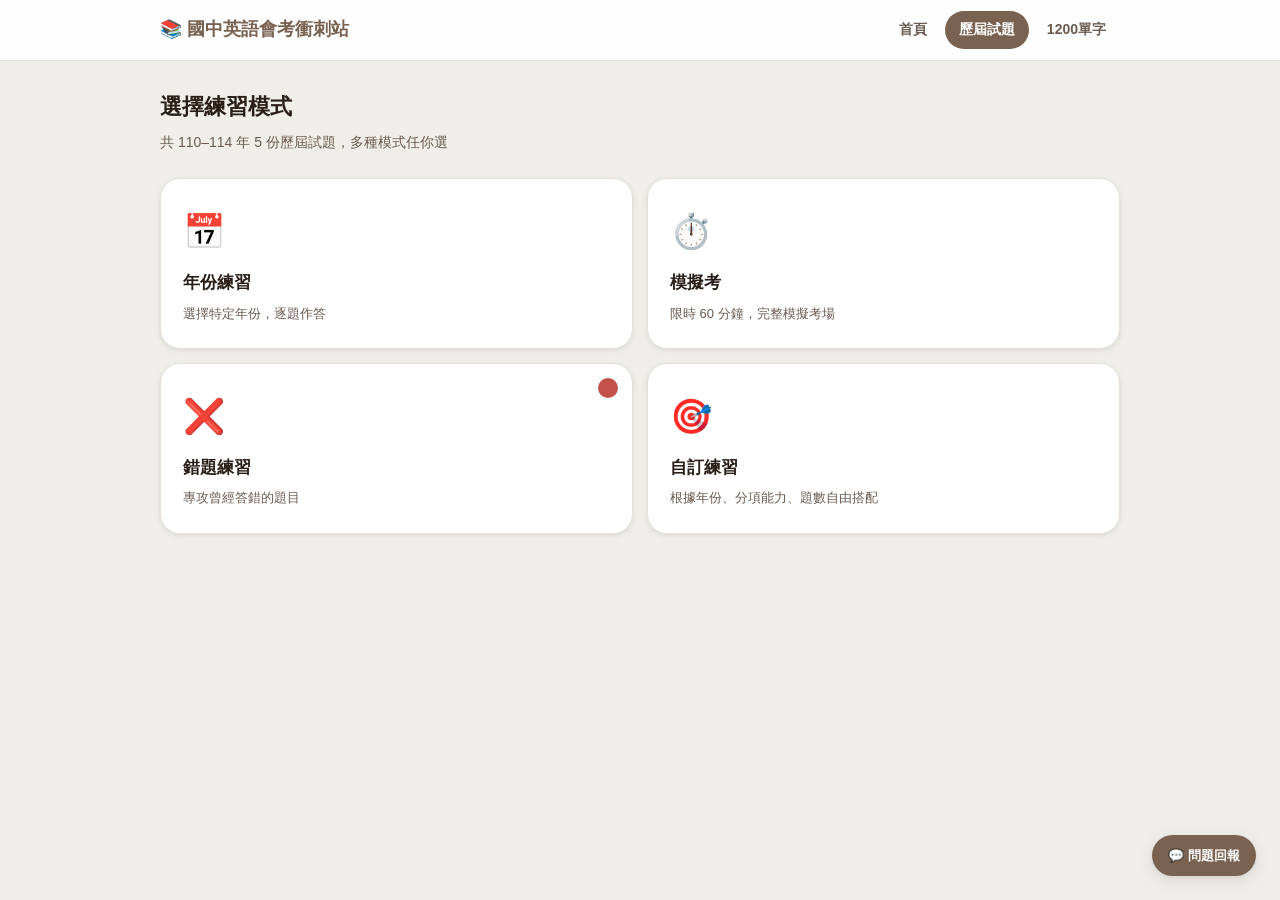
==== commit 149d9bb1: "Update feedback button to pill shape with 💬 問題回報 label Co-Authored-By: Claude Sonnet 4.6 <noreply@an" ====
--- a/exam.html
+++ b/exam.html
@@ -155,7 +155,7 @@
   </div>
 </main>
 
-<a href="https://forms.gle/dDDjegTohgZJcJoW8" target="_blank" class="feedback-fab" title="回報問題 / 提供建議">💬</a>
+<a href="https://forms.gle/dDDjegTohgZJcJoW8" target="_blank" class="feedback-fab" title="回報問題 / 提供建議">💬 問題回報</a>
 <script src="js/storage.js"></script>
 <script src="js/exam.js"></script>
 </body>
--- a/css/style.css
+++ b/css/style.css
@@ -57,13 +57,13 @@
 /* ── Feedback FAB ── */
 .feedback-fab {
   position: fixed; bottom: 24px; right: 24px; z-index: 999;
-  width: 48px; height: 48px; border-radius: 50%;
+  padding: 10px 16px; border-radius: var(--radius-pill);
   background: var(--primary); color: #fff;
-  font-size: 20px; display: flex; align-items: center; justify-content: center;
+  font-size: 13px; font-weight: 700; display: flex; align-items: center; gap: 6px;
   box-shadow: var(--shadow-md); text-decoration: none;
   transition: background .2s, transform .2s;
 }
-.feedback-fab:hover { background: var(--primary-dark); transform: scale(1.1); }
+.feedback-fab:hover { background: var(--primary-dark); transform: scale(1.05); }
 
 /* ══════════════════════════════════════
    HEADER
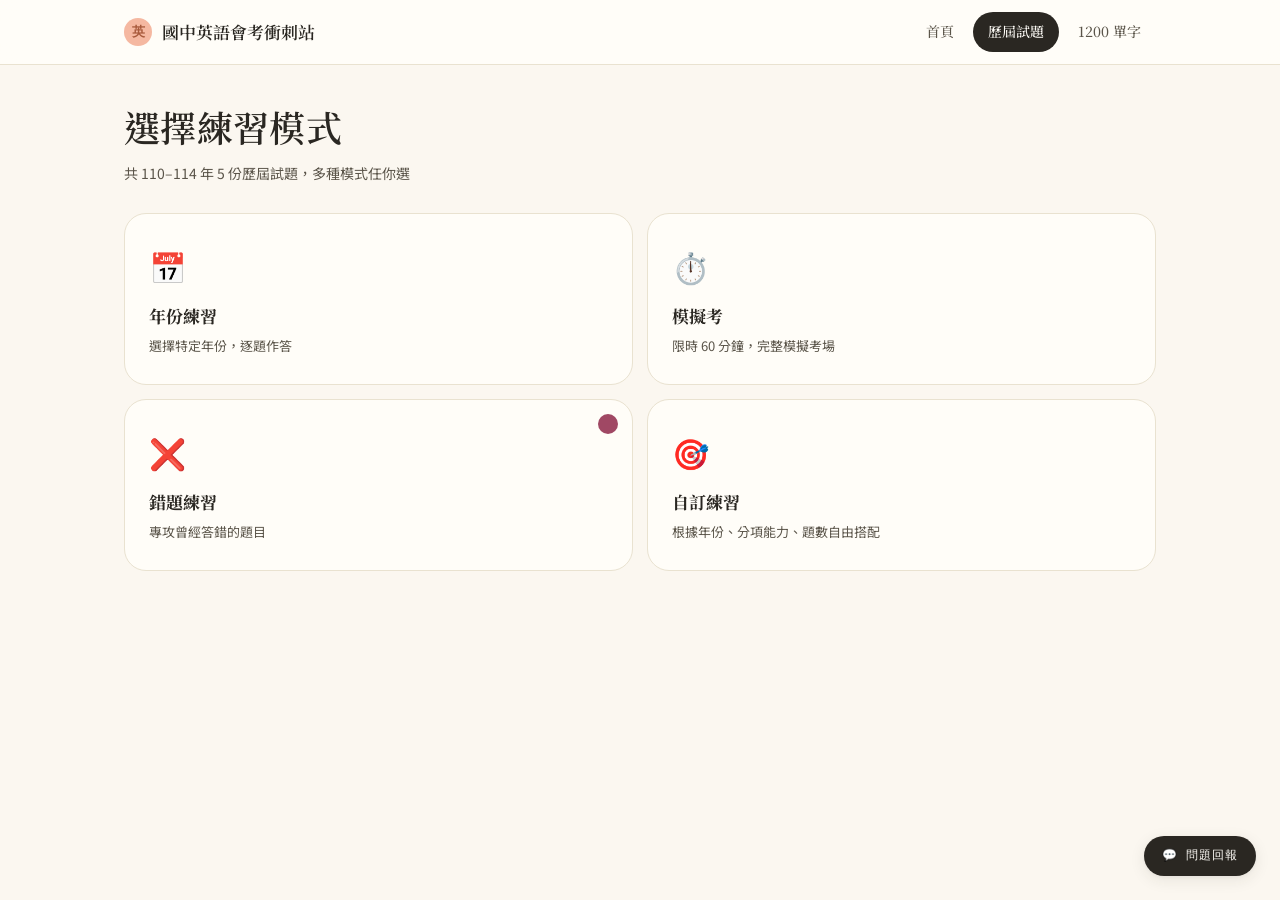
==== commit eadabc40: "Apply pastel design system from Claude Design handoff - New CSS design system: Noto Serif TC + JetBr" ====
--- a/exam.html
+++ b/exam.html
@@ -9,11 +9,14 @@
 <body>
 <header class="site-header">
   <div class="header-inner">
-    <a href="index.html" class="site-title">📚 國中英語會考衝刺站</a>
+    <a href="index.html" class="site-title">
+      <span class="site-title-dot">英</span>
+      <span class="zh">國中英語會考衝刺站</span>
+    </a>
     <nav class="nav-links">
-      <a href="index.html" class="nav-link">首頁</a>
-      <a href="exam.html" class="nav-link active">歷屆試題</a>
-      <a href="vocab.html" class="nav-link">1200單字</a>
+      <a href="index.html" class="nav-link zh">首頁</a>
+      <a href="exam.html"  class="nav-link active zh">歷屆試題</a>
+      <a href="vocab.html" class="nav-link zh">1200 單字</a>
     </nav>
   </div>
 </header>
--- a/css/style.css
+++ b/css/style.css
@@ -1,136 +1,168 @@
-/* ════════════════════════════════════════
-   PANTONE 2026 Cloud Dancer Design System
-   ════════════════════════════════════════ */
+/* ============================================================
+   國中英語會考衝刺站 — Design System
+   Playful & friendly · Soft pastel · Serif-for-Chinese + mono
+   ============================================================ */
+
+@import url('https://fonts.googleapis.com/css2?family=Noto+Serif+TC:wght@400;500;600;700&family=Noto+Sans+TC:wght@400;500;700&family=JetBrains+Mono:wght@400;500;700&display=swap');
+
+/* ── Tokens ── */
 :root {
-  /* Cloud Dancer Palette */
-  --bg:          #F0EEE9;   /* Cloud Dancer — page background */
-  --surface:     #FFFFFF;   /* card surface */
-  --surface-2:   #FAF9F6;   /* subtle section bg */
-  --border:      #E6E1D8;
-
-  /* Accent — Comfort Zone palette */
-  --primary:     #7A6251;   /* Woodrose */
-  --primary-dark:#5E4B3C;
-  --primary-light:#9E8272;
-  --accent:      #D4938A;   /* Coral Haze */
-  --accent-light:#EEC8C2;
-  --warm:        #C4986A;   /* Shifting Sand */
-
-  /* Semantic */
-  --success:     #5E9E7A;
-  --success-bg:  #EBF5EF;
-  --error:       #C4504A;
-  --error-bg:    #FCEEED;
-  --warning:     #C4986A;
-  --warning-bg:  #FBF3E8;
-
-  /* Text */
-  --text-1:  #2A1F18;   /* headings */
-  --text-2:  #6B5B50;   /* body */
-  --text-3:  #A89990;   /* muted */
-
-  /* Effects */
-  --shadow-sm:  0 1px 4px rgba(42,31,24,.06), 0 2px 8px rgba(42,31,24,.04);
-  --shadow-md:  0 4px 16px rgba(42,31,24,.10), 0 1px 4px rgba(42,31,24,.06);
-  --shadow-lg:  0 8px 32px rgba(42,31,24,.14), 0 2px 8px rgba(42,31,24,.08);
-  --radius-sm:  8px;
-  --radius-md:  14px;
-  --radius-lg:  20px;
-  --radius-pill:100px;
-}
-
-/* ── Reset ── */
+  --cream:         #FBF7F0;
+  --cream-2:       #F5EFE3;
+  --paper:         #FFFDF8;
+  --ink:           #2A2722;
+  --ink-2:         #5A5449;
+  --ink-3:         #8A8374;
+  --rule:          #E9E2D0;
+  --rule-2:        #DCD3BC;
+
+  --peach:         #F5B8A1;
+  --peach-soft:    #FCE1D3;
+  --peach-ink:     #A85A3C;
+
+  --mint:          #B8D9C4;
+  --mint-soft:     #DBEDE1;
+  --mint-ink:      #3F7A5A;
+
+  --lavender:      #C9BEE0;
+  --lavender-soft: #E5DEF0;
+  --lavender-ink:  #6A5B90;
+
+  --butter:        #EED98A;
+  --butter-soft:   #F7ECBF;
+  --butter-ink:    #8A6E1F;
+
+  --rose:          #E9B4C2;
+  --rose-soft:     #F5D9E0;
+  --rose-ink:      #A04864;
+
+  --sky:           #B7CFE3;
+  --sky-soft:      #DCE8F2;
+  --sky-ink:       #4A6E94;
+
+  --serif: 'Noto Serif TC', 'Songti TC', 'SimSun', serif;
+  --sans:  'Noto Sans TC', system-ui, sans-serif;
+  --mono:  'JetBrains Mono', 'IBM Plex Mono', ui-monospace, monospace;
+
+  --r-sm: 8px;
+  --r-md: 14px;
+  --r-lg: 22px;
+  --r-xl: 32px;
+
+  /* Legacy compat */
+  --bg:            var(--cream);
+  --surface:       var(--paper);
+  --surface-2:     var(--cream-2);
+  --border:        var(--rule);
+  --primary:       var(--peach-ink);
+  --primary-dark:  #8A3A22;
+  --primary-light: #C07A5A;
+  --accent:        var(--peach);
+  --accent-light:  var(--peach-soft);
+  --warm:          var(--butter);
+  --success:       var(--mint-ink);
+  --success-bg:    var(--mint-soft);
+  --error:         var(--rose-ink);
+  --error-bg:      var(--rose-soft);
+  --warning:       var(--butter-ink);
+  --warning-bg:    var(--butter-soft);
+  --text-1:        var(--ink);
+  --text-2:        var(--ink-2);
+  --text-3:        var(--ink-3);
+  --shadow-sm:     0 1px 4px rgba(42,39,34,.05), 0 2px 8px rgba(42,39,34,.04);
+  --shadow-md:     0 4px 16px rgba(42,39,34,.09), 0 1px 4px rgba(42,39,34,.05);
+  --shadow-lg:     0 8px 32px rgba(42,39,34,.12), 0 2px 8px rgba(42,39,34,.07);
+  --radius-sm:     var(--r-sm);
+  --radius-md:     var(--r-md);
+  --radius-lg:     var(--r-lg);
+  --radius-pill:   100px;
+}
+
+/* ── Base ── */
 *, *::before, *::after { box-sizing: border-box; margin: 0; padding: 0; }
 html { scroll-behavior: smooth; }
+
 body {
-  font-family: -apple-system, BlinkMacSystemFont, 'Noto Sans TC', 'PingFang TC', 'Segoe UI', sans-serif;
-  background: var(--bg);
-  color: var(--text-1);
+  font-family: var(--sans);
+  background: var(--cream);
+  color: var(--ink);
   font-size: 15px;
   line-height: 1.65;
   min-height: 100vh;
-}
+  -webkit-font-smoothing: antialiased;
+}
+
 a { text-decoration: none; color: inherit; }
-button { cursor: pointer; border: none; font-family: inherit; transition: all .2s; }
+button { cursor: pointer; border: none; font-family: inherit; transition: all .18s; }
 img { max-width: 100%; }
+
+.zh  { font-family: var(--serif); }
+.mono, .num { font-family: var(--mono); font-feature-settings: "tnum"; }
+h1, h2, h3, h4 { font-family: var(--serif); font-weight: 600; letter-spacing: .01em; margin: 0; }
 
 /* ── Feedback FAB ── */
 .feedback-fab {
   position: fixed; bottom: 24px; right: 24px; z-index: 999;
-  padding: 10px 16px; border-radius: var(--radius-pill);
-  background: var(--primary); color: #fff;
-  font-size: 13px; font-weight: 700; display: flex; align-items: center; gap: 6px;
+  padding: 10px 18px; border-radius: var(--radius-pill);
+  background: var(--ink); color: var(--paper);
+  font-family: var(--mono); font-size: 12px; letter-spacing: .08em;
+  display: flex; align-items: center; gap: 6px;
   box-shadow: var(--shadow-md); text-decoration: none;
-  transition: background .2s, transform .2s;
-}
-.feedback-fab:hover { background: var(--primary-dark); transform: scale(1.05); }
-
-/* ══════════════════════════════════════
-   HEADER
-   ══════════════════════════════════════ */
-.site-header {
-  background: rgba(255,255,255,.92);
-  backdrop-filter: blur(12px);
-  border-bottom: 1px solid var(--border);
-  position: sticky; top: 0; z-index: 200;
-}
-.header-inner {
-  max-width: 1000px; margin: 0 auto;
-  display: flex; align-items: center; justify-content: space-between;
-  height: 60px; padding: 0 20px;
-}
-.site-title {
-  font-size: 18px; font-weight: 800;
-  color: var(--primary);
-  display: flex; align-items: center; gap: 8px;
-}
-.nav-links { display: flex; gap: 4px; }
-.nav-link {
-  color: var(--text-2); padding: 7px 14px;
-  border-radius: var(--radius-pill); font-size: 14px; font-weight: 600;
-  transition: all .15s;
-}
-.nav-link:hover { background: var(--bg); color: var(--primary); }
-.nav-link.active { background: var(--primary); color: #fff; }
-@media(max-width:480px) {
-  .site-title { font-size: 15px; }
-  .nav-link { padding: 6px 10px; font-size: 13px; }
-}
-
-/* ══════════════════════════════════════
-   PAGE WRAPPER
-   ══════════════════════════════════════ */
-.page { max-width: 1000px; margin: 0 auto; padding: 28px 20px 60px; }
-
-/* ══════════════════════════════════════
-   BUTTONS
-   ══════════════════════════════════════ */
-.btn { display: inline-flex; align-items: center; justify-content: center; gap: 6px;
-  padding: 10px 22px; border-radius: var(--radius-pill);
-  font-size: 14px; font-weight: 700; transition: all .18s; }
-.btn-primary   { background: var(--primary); color: #fff; }
-.btn-primary:hover { background: var(--primary-dark); transform: translateY(-1px); box-shadow: var(--shadow-md); }
-.btn-accent    { background: var(--accent); color: #fff; }
-.btn-accent:hover  { filter: brightness(.92); transform: translateY(-1px); }
-.btn-outline   { background: transparent; color: var(--primary); border: 2px solid var(--primary); }
-.btn-outline:hover { background: var(--primary); color: #fff; }
-.btn-ghost     { background: transparent; color: var(--text-2); border: 1px solid var(--border); border-radius: var(--radius-sm); padding: 8px 16px; font-size: 13px; }
-.btn-ghost:hover   { background: var(--surface); }
-.btn-success   { background: var(--success); color: #fff; }
-.btn-success:hover { filter: brightness(.92); transform: translateY(-1px); }
-.btn-danger    { background: var(--error); color: #fff; }
-.btn-danger:hover  { filter: brightness(.92); }
-.btn-sm { padding: 6px 14px; font-size: 13px; }
-.btn-lg { padding: 13px 28px; font-size: 16px; }
-
-/* ══════════════════════════════════════
-   CARD COMPONENT
-   ══════════════════════════════════════ */
+  transition: background .18s, transform .18s;
+}
+.feedback-fab:hover { background: var(--ink-2); transform: translateY(-2px); }
+
+/* ── Pill ── */
+.pill {
+  display: inline-flex; align-items: center; gap: 6px;
+  padding: 4px 11px;
+  border-radius: 999px;
+  font-family: var(--mono);
+  font-size: 11px; letter-spacing: .08em; text-transform: uppercase;
+  border: 1px solid var(--rule);
+  background: var(--cream-2); color: var(--ink-2);
+}
+.pill.peach    { background: var(--peach-soft);    color: var(--peach-ink);    border-color: transparent; }
+.pill.mint     { background: var(--mint-soft);     color: var(--mint-ink);     border-color: transparent; }
+.pill.lavender { background: var(--lavender-soft); color: var(--lavender-ink); border-color: transparent; }
+.pill.butter   { background: var(--butter-soft);   color: var(--butter-ink);   border-color: transparent; }
+.pill.rose     { background: var(--rose-soft);     color: var(--rose-ink);     border-color: transparent; }
+
+/* ── Buttons ── */
+.btn {
+  display: inline-flex; align-items: center; justify-content: center; gap: 8px;
+  padding: 11px 20px;
+  border-radius: 999px;
+  font-family: var(--serif); font-weight: 600;
+  transition: transform .15s, background .15s;
+  white-space: nowrap;
+}
+.btn:hover { transform: translateY(-1px); }
+.btn-ink     { background: var(--ink);        color: var(--paper); }
+.btn-peach   { background: var(--peach);      color: var(--peach-ink); }
+.btn-mint    { background: var(--mint);       color: var(--mint-ink); }
+.btn-lav     { background: var(--lavender);   color: var(--lavender-ink); }
+.btn-ghost   { border: 1px solid var(--rule-2); color: var(--ink-2); background: var(--paper); }
+
+/* Legacy btn compat */
+.btn-primary   { background: var(--ink);   color: var(--paper); }
+.btn-primary:hover  { background: var(--ink-2); }
+.btn-accent    { background: var(--peach); color: var(--peach-ink); }
+.btn-accent:hover   { filter: brightness(.95); }
+.btn-outline   { background: transparent; color: var(--ink); border: 1.5px solid var(--ink); border-radius: 999px; padding: 10px 20px; }
+.btn-outline:hover  { background: var(--ink); color: var(--paper); }
+.btn-success   { background: var(--mint);  color: var(--mint-ink); }
+.btn-success:hover  { filter: brightness(.95); }
+.btn-danger    { background: var(--rose);  color: var(--rose-ink); }
+.btn-danger:hover   { filter: brightness(.95); }
+.btn-sm  { padding: 6px 14px; font-size: 13px; }
+.btn-lg  { padding: 13px 28px; font-size: 16px; }
+
+/* ── Card ── */
 .card {
-  background: var(--surface);
-  border-radius: var(--radius-lg);
-  box-shadow: var(--shadow-sm);
-  border: 1px solid var(--border);
+  background: var(--paper);
+  border-radius: var(--r-lg);
+  border: 1px solid var(--rule);
   transition: box-shadow .2s, transform .2s;
   overflow: hidden;
 }
@@ -138,194 +170,287 @@
 .card-clickable { cursor: pointer; }
 .card-clickable:hover { transform: translateY(-3px); box-shadow: var(--shadow-lg); }
 .card-body  { padding: 22px 24px; }
-.card-title { font-size: 17px; font-weight: 800; color: var(--text-1); margin-bottom: 6px; }
-.card-desc  { font-size: 13px; color: var(--text-2); line-height: 1.6; }
-
-/* ══════════════════════════════════════
-   CHIP / TAG
-   ══════════════════════════════════════ */
+.card-title { font-size: 17px; font-family: var(--serif); font-weight: 700; margin-bottom: 6px; }
+.card-desc  { font-size: 13px; color: var(--ink-2); line-height: 1.65; }
+
+/* ── Chip ── */
 .chip {
   display: inline-flex; align-items: center; gap: 4px;
-  padding: 4px 12px; border-radius: var(--radius-pill);
-  font-size: 12px; font-weight: 700;
-  background: var(--bg); color: var(--text-2); border: 1px solid var(--border);
-}
-.chip-primary { background: #EFE8E3; color: var(--primary); border-color: #D6C9C0; }
-.chip-accent  { background: var(--accent-light); color: #8B3A32; border-color: #D4938A; }
-.chip-success { background: var(--success-bg); color: #3D7A57; border-color: #A8D4B8; }
-.chip-warning { background: var(--warning-bg); color: #8B5E2A; border-color: #D4B07A; }
-
-/* ══════════════════════════════════════
-   BADGE
-   ══════════════════════════════════════ */
+  padding: 5px 12px; border-radius: 999px;
+  font-size: 12px; font-family: var(--serif); font-weight: 500;
+  background: var(--cream-2); color: var(--ink-2); border: 1px solid var(--rule);
+}
+.chip-primary { background: var(--peach-soft);    color: var(--peach-ink);    border-color: transparent; }
+.chip-accent  { background: var(--peach-soft);    color: var(--peach-ink);    border-color: transparent; }
+.chip-success { background: var(--mint-soft);     color: var(--mint-ink);     border-color: transparent; }
+.chip-warning { background: var(--lavender-soft); color: var(--lavender-ink); border-color: transparent; }
+
+/* ── Badge ── */
 .badge {
   display: inline-flex; align-items: center; justify-content: center;
   min-width: 20px; height: 20px; padding: 0 6px;
-  background: var(--error); color: #fff;
-  border-radius: var(--radius-pill); font-size: 11px; font-weight: 800;
-}
-
-/* ══════════════════════════════════════
+  background: var(--rose-ink); color: var(--paper);
+  border-radius: 999px; font-size: 11px; font-weight: 700; font-family: var(--mono);
+}
+
+/* ════════════════════════════════════════
+   TOP NAV
+   ════════════════════════════════════════ */
+.site-header {
+  background: rgba(255,253,248,.94);
+  backdrop-filter: blur(12px);
+  border-bottom: 1px solid var(--rule);
+  position: sticky; top: 0; z-index: 200;
+}
+.header-inner {
+  max-width: 1080px; margin: 0 auto;
+  display: flex; align-items: center; justify-content: space-between;
+  height: 64px; padding: 0 24px;
+}
+.site-title {
+  display: flex; align-items: center; gap: 10px;
+  font-family: var(--serif); font-weight: 600; font-size: 17px;
+  color: var(--ink);
+}
+.site-title-dot {
+  width: 28px; height: 28px; border-radius: 999px;
+  background: var(--peach);
+  display: grid; place-items: center;
+  font-family: var(--mono); font-size: 13px; color: var(--peach-ink);
+  font-weight: 700; flex-shrink: 0;
+}
+.nav-links { display: flex; gap: 4px; align-items: center; }
+.nav-link {
+  padding: 8px 15px; border-radius: 999px;
+  font-family: var(--serif); font-weight: 500; font-size: 14px;
+  color: var(--ink-2); transition: all .15s;
+}
+.nav-link:hover { background: var(--cream-2); color: var(--ink); }
+.nav-link.active { background: var(--ink); color: var(--paper); }
+
+/* ════════════════════════════════════════
+   PAGE WRAPPER
+   ════════════════════════════════════════ */
+.page { max-width: 1080px; margin: 0 auto; padding: 32px 24px 72px; }
+
+/* ════════════════════════════════════════
    HOME PAGE
-   ══════════════════════════════════════ */
+   ════════════════════════════════════════ */
 .hero-section {
-  text-align: center; padding: 40px 0 32px;
-}
+  display: grid;
+  grid-template-columns: 1.3fr 1fr;
+  gap: 20px;
+  align-items: stretch;
+  margin-bottom: 24px;
+}
+
+/* Hero left card */
+.hero-card {
+  background: var(--paper);
+  border: 1px solid var(--rule);
+  border-radius: var(--r-xl);
+  padding: 44px 48px;
+  position: relative;
+  overflow: hidden;
+}
+.hero-card .shape-circle {
+  position: absolute; right: -60px; bottom: -60px;
+  width: 280px; height: 280px; border-radius: 999px;
+  background: var(--peach-soft); z-index: 0;
+}
+.hero-card .shape-dot {
+  position: absolute; right: 44px; top: 40px;
+  width: 52px; height: 52px; border-radius: 999px;
+  background: var(--butter); z-index: 0;
+}
+.hero-card > * { position: relative; z-index: 1; }
 .hero-label {
   display: inline-block;
-  background: var(--accent-light); color: #8B3A32;
-  padding: 5px 16px; border-radius: var(--radius-pill);
-  font-size: 12px; font-weight: 700; margin-bottom: 16px;
+  font-family: var(--mono); font-size: 11px; letter-spacing: .1em; text-transform: uppercase;
+  color: var(--peach-ink); background: var(--peach-soft);
+  padding: 5px 12px; border-radius: 999px; margin-bottom: 18px;
 }
 .hero-title {
-  font-size: clamp(26px, 5vw, 40px);
-  font-weight: 900; color: var(--text-1);
-  line-height: 1.25; margin-bottom: 12px;
-}
-.hero-title span { color: var(--accent); }
-.hero-subtitle { font-size: 15px; color: var(--text-2); max-width: 480px; margin: 0 auto; }
-
-/* Stats bar */
+  font-family: var(--serif);
+  font-size: clamp(34px, 4.5vw, 52px);
+  font-weight: 700; line-height: 1.15;
+  color: var(--ink); margin-bottom: 14px;
+}
+.hero-subtitle {
+  font-family: var(--serif);
+  font-size: 16px; color: var(--ink-2);
+  max-width: 34ch; line-height: 1.65; margin-bottom: 28px;
+}
+.hero-cta { display: flex; gap: 10px; flex-wrap: wrap; }
+
+/* Hero right stats */
+.hero-stats {
+  display: grid; grid-template-rows: 1fr 1fr; gap: 20px;
+}
+.stat-card {
+  background: var(--paper); border: 1px solid var(--rule);
+  border-radius: var(--r-lg); padding: 22px 24px;
+  display: grid; grid-template-columns: 1fr auto; align-items: center; gap: 10px;
+}
+.stat-label { font-family: var(--serif); color: var(--ink-2); font-size: 14px; margin-bottom: 4px; }
+.stat-num   { font-family: var(--mono); font-size: 40px; font-variant-numeric: tabular-nums; letter-spacing: -.02em; line-height: 1; }
+.stat-unit  { font-family: var(--serif); font-size: 15px; color: var(--ink-3); margin-left: 3px; }
+
+/* Feature / module cards */
+.feature-grid {
+  display: grid; grid-template-columns: 1fr 1fr; gap: 20px; margin-bottom: 24px;
+}
+.feature-card {
+  background: var(--paper); border: 1px solid var(--rule);
+  border-radius: var(--r-xl); padding: 32px;
+  position: relative; overflow: hidden; display: block;
+  cursor: pointer; transition: transform .18s, box-shadow .18s;
+}
+.feature-card:hover { transform: translateY(-4px); box-shadow: var(--shadow-lg); }
+.feature-card-shape {
+  position: absolute; right: -50px; top: -50px;
+  width: 180px; height: 180px; border-radius: 999px; z-index: 0;
+}
+.feature-card-exam   .feature-card-shape { background: var(--peach-soft); }
+.feature-card-vocab  .feature-card-shape { background: var(--lavender-soft); }
+.feature-card > *    { position: relative; z-index: 1; }
+.feature-tag {
+  display: inline-flex; align-items: center; gap: 8px;
+  font-family: var(--mono); font-size: 11px; text-transform: uppercase;
+  letter-spacing: .14em; color: var(--ink-3); margin-bottom: 12px;
+}
+.feature-title { font-size: 32px; margin-bottom: 8px; letter-spacing: -.01em; }
+.feature-desc  { color: var(--ink-2); max-width: 30ch; margin-bottom: 22px; line-height: 1.65; }
+.feature-tags  { display: flex; flex-wrap: wrap; gap: 6px; }
+.feature-icon  { font-size: 32px; margin-bottom: 12px; display: block; }
+
+/* Legacy stat-num override on .stat-num in feature grid context */
+.feature-num   { font-family: var(--mono); font-size: 38px; font-weight: 500; }
+
+/* Recent activity */
+.recent-section-header {
+  display: flex; align-items: center; justify-content: space-between;
+  margin-bottom: 14px;
+}
+.recent-section-title { font-family: var(--serif); font-size: 18px; font-weight: 600; display: flex; align-items: center; gap: 10px; }
+.recent-list {
+  background: var(--paper); border: 1px solid var(--rule);
+  border-radius: var(--r-lg); padding: 16px 22px;
+}
+.recent-card {
+  display: grid; grid-template-columns: 100px 1fr auto auto;
+  gap: 16px; align-items: center;
+  padding: 12px 0; border-top: 1px solid var(--rule);
+  font-size: 14px;
+}
+.recent-card:first-child { border-top: 0; }
+.recent-date  { font-family: var(--mono); color: var(--ink-3); font-size: 12px; }
+.recent-year  { font-family: var(--serif); font-weight: 600; }
+.recent-mode  { font-family: var(--mono); font-size: 11px; color: var(--ink-2); background: var(--cream-2); padding: 3px 10px; border-radius: 999px; }
+.recent-score { font-family: var(--mono); font-size: 13px; }
+.recent-arr   { font-family: var(--mono); color: var(--ink-3); }
+.score-dot { display: inline-block; width: 8px; height: 8px; border-radius: 999px; margin-right: 6px; }
+.grade-a .score-dot, .grade-a { color: var(--mint-ink); }
+.grade-b .score-dot, .grade-b { color: var(--butter-ink); }
+.grade-c .score-dot, .grade-c { color: var(--rose-ink); }
+.score-dot-a { background: var(--mint); }
+.score-dot-b { background: var(--butter); }
+.score-dot-c { background: var(--rose); }
+
+/* Stats bar (legacy) */
 .stats-row {
-  display: grid; grid-template-columns: repeat(4, 1fr); gap: 12px;
-  margin: 24px 0;
+  display: grid; grid-template-columns: repeat(4, 1fr); gap: 12px; margin: 24px 0;
 }
 @media(max-width:600px) { .stats-row { grid-template-columns: repeat(2,1fr); } }
-.stat-card { background: var(--surface); border-radius: var(--radius-md); padding: 18px 16px; text-align: center; border: 1px solid var(--border); }
-.stat-num  { font-size: 28px; font-weight: 900; color: var(--primary); display: block; }
-.stat-label{ font-size: 12px; color: var(--text-2); margin-top: 2px; }
-
-/* Feature cards */
-.feature-grid { display: grid; grid-template-columns: 1fr 1fr; gap: 16px; margin: 8px 0 24px; }
-@media(max-width:540px) { .feature-grid { grid-template-columns: 1fr; } }
-.feature-card {
-  background: var(--surface); border-radius: var(--radius-lg);
-  padding: 28px 24px; border: 1px solid var(--border);
-  box-shadow: var(--shadow-sm); cursor: pointer;
-  transition: all .2s; display: block;
-  position: relative; overflow: hidden;
-}
-.feature-card::before {
-  content: ''; position: absolute; top: 0; left: 0; right: 0; height: 4px;
-}
-.feature-card-exam::before  { background: linear-gradient(90deg, var(--primary), var(--accent)); }
-.feature-card-vocab::before { background: linear-gradient(90deg, var(--warm), var(--accent-light)); }
-.feature-card:hover { transform: translateY(-4px); box-shadow: var(--shadow-lg); }
-.feature-icon { font-size: 40px; margin-bottom: 14px; display: block; }
-.feature-title { font-size: 20px; font-weight: 800; color: var(--text-1); margin-bottom: 8px; }
-.feature-desc  { font-size: 13px; color: var(--text-2); margin-bottom: 16px; line-height: 1.7; }
-.feature-tags  { display: flex; flex-wrap: wrap; gap: 6px; }
-
-/* Recent list */
-.section-header { display: flex; align-items: center; justify-content: space-between; margin-bottom: 14px; }
-.section-title  { font-size: 16px; font-weight: 800; color: var(--text-1); }
-.recent-list { display: grid; gap: 8px; }
-.recent-card {
-  background: var(--surface); border-radius: var(--radius-md);
-  padding: 14px 18px; border: 1px solid var(--border);
-  display: flex; align-items: center; gap: 14px; flex-wrap: wrap;
-}
-.recent-year  { font-weight: 800; color: var(--primary); min-width: 50px; font-size: 15px; }
-.recent-mode  { font-size: 12px; color: var(--text-2); background: var(--bg); padding: 3px 10px; border-radius: var(--radius-pill); }
-.recent-score { font-weight: 800; font-size: 15px; }
-.grade-a { color: var(--success); }
-.grade-b { color: var(--warning); }
-.grade-c { color: var(--error); }
-.recent-date  { font-size: 12px; color: var(--text-3); margin-left: auto; }
-
-/* ══════════════════════════════════════
+
+/* ════════════════════════════════════════
    EXAM PAGE
-   ══════════════════════════════════════ */
-.page-heading { font-size: 22px; font-weight: 900; color: var(--text-1); margin-bottom: 6px; }
-.page-subhead  { font-size: 14px; color: var(--text-2); margin-bottom: 24px; }
+   ════════════════════════════════════════ */
+.page-heading { font-size: 36px; font-family: var(--serif); font-weight: 600; color: var(--ink); margin-bottom: 6px; }
+.page-subhead  { font-size: 14px; color: var(--ink-2); margin-bottom: 28px; }
 
 /* Mode grid */
 .mode-grid { display: grid; grid-template-columns: repeat(2,1fr); gap: 14px; margin-bottom: 28px; }
 @media(max-width:500px) { .mode-grid { grid-template-columns: 1fr; } }
 .mode-card {
-  background: var(--surface); border-radius: var(--radius-lg);
-  padding: 24px 22px; border: 1px solid var(--border);
-  box-shadow: var(--shadow-sm); cursor: pointer;
-  transition: all .2s; position: relative;
-}
-.mode-card:hover { transform: translateY(-3px); box-shadow: var(--shadow-lg); border-color: var(--primary-light); }
-.mode-icon  { font-size: 34px; margin-bottom: 10px; display: block; }
-.mode-title { font-size: 17px; font-weight: 800; color: var(--text-1); margin-bottom: 5px; }
-.mode-desc  { font-size: 13px; color: var(--text-2); }
+  background: var(--paper); border-radius: var(--r-lg);
+  padding: 28px 24px; border: 1px solid var(--rule);
+  cursor: pointer; transition: all .18s; position: relative;
+  text-align: left;
+}
+.mode-card:hover { transform: translateY(-3px); box-shadow: var(--shadow-lg); border-color: var(--rule-2); }
+.mode-icon  { font-size: 30px; margin-bottom: 10px; display: block; }
+.mode-title { font-size: 17px; font-family: var(--serif); font-weight: 700; color: var(--ink); margin-bottom: 5px; }
+.mode-desc  { font-size: 13px; color: var(--ink-2); }
 .mode-badge { position: absolute; top: 14px; right: 14px; }
 
-/* Section label */
+/* Sub heading */
 .sub-heading {
-  font-size: 15px; font-weight: 800; color: var(--text-1);
+  font-family: var(--serif); font-size: 15px; font-weight: 700; color: var(--ink);
   margin: 0 0 12px; display: flex; align-items: center; gap: 8px;
 }
-.sub-heading::before { content:''; display:block; width:4px; height:18px; background:var(--accent); border-radius:2px; }
+.sub-heading::before { content:''; display:block; width:4px; height:18px; background:var(--peach); border-radius:2px; }
 
 /* Year grid */
-.year-grid { display: grid; grid-template-columns: repeat(4,1fr); gap: 10px; margin-bottom: 24px; }
-@media(max-width:480px) { .year-grid { grid-template-columns: repeat(2,1fr); } }
+.year-grid { display: grid; grid-template-columns: repeat(5,1fr); gap: 10px; margin-bottom: 24px; }
+@media(max-width:480px) { .year-grid { grid-template-columns: repeat(3,1fr); } }
 .year-card {
-  background: var(--surface); border: 2px solid var(--border);
-  border-radius: var(--radius-md); padding: 16px 8px;
+  background: var(--paper); border: 1.5px solid var(--rule);
+  border-radius: var(--r-md); padding: 20px 8px;
   text-align: center; cursor: pointer; transition: all .18s;
-  font-size: 16px; font-weight: 800; color: var(--primary);
-}
-.year-card:hover { border-color: var(--primary); background: #EFE8E3; transform: translateY(-2px); }
+  font-family: var(--mono); font-size: 18px; font-weight: 500; color: var(--ink);
+}
+.year-card:hover { border-color: var(--peach-ink); background: var(--peach-soft); color: var(--peach-ink); transform: translateY(-2px); }
 
 /* Custom form */
 .custom-panel {
-  background: var(--surface); border-radius: var(--radius-lg);
-  padding: 22px; border: 1px solid var(--border);
-}
-.form-label { display: block; font-size: 13px; font-weight: 700; color: var(--text-2); margin-bottom: 8px; }
-.year-check-grid { display: grid; grid-template-columns: repeat(4,1fr); gap: 8px; margin-bottom: 16px; }
-.year-check-grid label { font-size: 13px; display: flex; align-items: center; gap: 6px; color: var(--text-2); }
-.type-check-grid { display: flex; gap: 20px; margin-bottom: 16px; }
-.type-check-grid label { font-size: 13px; display: flex; align-items: center; gap: 6px; color: var(--text-2); cursor: pointer; }
-.skill-check-grid { display: grid; grid-template-columns: repeat(3, 1fr); gap: 8px; margin-bottom: 16px; }
-.skill-check-grid label { font-size: 13px; display: flex; align-items: center; gap: 6px; color: var(--text-2); cursor: pointer; }
-.form-row { display: flex; align-items: center; gap: 12px; margin-bottom: 16px; }
-.form-input { border: 1px solid var(--border); border-radius: var(--radius-sm); padding: 9px 12px; font-size: 14px; background: var(--bg); color: var(--text-1); width: 90px; }
-.form-input:focus { outline: none; border-color: var(--primary); }
-
-/* ── Exam interface ── */
+  background: var(--paper); border-radius: var(--r-lg);
+  padding: 24px; border: 1px solid var(--rule);
+}
+.form-label { display: block; font-family: var(--mono); font-size: 11px; letter-spacing: .1em; text-transform: uppercase; color: var(--ink-3); margin-bottom: 10px; }
+.year-check-grid { display: grid; grid-template-columns: repeat(5,1fr); gap: 8px; margin-bottom: 18px; }
+.year-check-grid label { font-size: 13px; display: flex; align-items: center; gap: 6px; color: var(--ink-2); font-family: var(--serif); }
+.type-check-grid { display: flex; gap: 20px; margin-bottom: 18px; }
+.type-check-grid label { font-size: 13px; display: flex; align-items: center; gap: 6px; color: var(--ink-2); cursor: pointer; font-family: var(--serif); }
+.skill-check-grid { display: grid; grid-template-columns: repeat(3, 1fr); gap: 8px; margin-bottom: 18px; }
+.skill-check-grid label { font-size: 13px; display: flex; align-items: center; gap: 6px; color: var(--ink-2); cursor: pointer; font-family: var(--serif); }
+.form-row { display: flex; align-items: center; gap: 12px; margin-bottom: 18px; }
+.form-input { border: 1.5px solid var(--rule); border-radius: var(--r-sm); padding: 9px 12px; font-size: 14px; background: var(--cream); color: var(--ink); width: 90px; font-family: var(--mono); }
+.form-input:focus { outline: none; border-color: var(--ink); }
+
+/* Exam interface */
 .exam-topbar {
   display: flex; align-items: center; gap: 12px; flex-wrap: wrap;
-  background: var(--surface); border-radius: var(--radius-md);
-  padding: 12px 18px; border: 1px solid var(--border);
-  margin-bottom: 12px; box-shadow: var(--shadow-sm);
-}
-.exam-label { font-weight: 800; font-size: 15px; color: var(--primary); }
-.exam-counter { font-size: 13px; color: var(--text-2); }
-.exam-timer { font-size: 16px; font-weight: 800; color: var(--error); margin-left: auto; }
-@media(max-width:480px) {
-  .exam-topbar { padding: 10px 14px; gap: 8px; }
-  .exam-label { font-size: 14px; }
-  .exam-timer { font-size: 14px; }
-}
-
-.progress-track { background: var(--border); border-radius: 4px; height: 6px; margin-bottom: 12px; overflow: hidden; }
-.progress-fill  { background: linear-gradient(90deg, var(--primary), var(--accent)); height: 6px; border-radius: 4px; transition: width .4s; }
-
-/* ── Question nav bar ── */
+  background: var(--paper); border-radius: var(--r-lg);
+  padding: 14px 20px; border: 1px solid var(--rule);
+  margin-bottom: 12px;
+}
+.exam-label   { font-family: var(--serif); font-weight: 600; font-size: 15px; color: var(--ink); }
+.exam-counter { font-family: var(--mono); font-size: 12px; color: var(--ink-2); }
+.exam-timer   { font-family: var(--mono); font-size: 16px; font-weight: 500; color: var(--rose-ink); margin-left: auto; }
+
+.progress-track { background: var(--rule); border-radius: 4px; height: 5px; margin-bottom: 12px; overflow: hidden; }
+.progress-fill  { background: var(--peach); height: 5px; border-radius: 4px; transition: width .4s; }
+
+/* Question nav bar */
 .q-nav-bar {
   display: flex; flex-wrap: wrap; gap: 6px;
-  margin-bottom: 14px; padding: 10px 12px;
-  background: var(--surface); border: 1px solid var(--border);
-  border-radius: var(--radius-md);
+  margin-bottom: 14px; padding: 12px 14px;
+  background: var(--paper); border: 1px solid var(--rule);
+  border-radius: var(--r-md);
 }
 .qnav-btn {
-  width: 32px; height: 32px; border-radius: 6px;
-  border: none; cursor: pointer; font-size: 12px; font-weight: 700;
+  width: 32px; height: 32px; border-radius: var(--r-sm);
+  border: none; cursor: pointer; font-family: var(--mono); font-size: 12px; font-weight: 500;
   transition: opacity .15s, transform .1s;
 }
 .qnav-btn:hover { opacity: .8; transform: scale(1.1); }
-.qnav-unanswered { background: #D1D5DB; color: #374151; }
-.qnav-correct    { background: #34D399; color: #fff; }
-.qnav-wrong      { background: #F87171; color: #fff; }
-.qnav-active     { outline: 3px solid var(--primary); outline-offset: 2px; }
-
-/* ── Two-column passage layout ── */
+.qnav-unanswered { background: var(--cream-2); color: var(--ink-3); }
+.qnav-correct    { background: var(--mint); color: var(--mint-ink); }
+.qnav-wrong      { background: var(--rose); color: var(--rose-ink); }
+.qnav-active     { outline: 2.5px solid var(--ink); outline-offset: 2px; }
+
+/* Two-column passage layout */
 .exam-body { display: flex; flex-direction: column; gap: 14px; }
 .exam-body.two-col { flex-direction: row; align-items: flex-start; gap: 20px; }
 .exam-passage-col {
@@ -340,73 +465,70 @@
 }
 
 .passage-card {
-  background: var(--surface-2); border-radius: var(--radius-md);
-  padding: 16px 18px; font-size: 14px; line-height: 1.9;
-  border: 1px solid var(--border); border-left: 4px solid var(--accent);
+  background: var(--cream-2); border-radius: var(--r-md);
+  padding: 18px 20px; font-size: 14px; line-height: 1.9;
+  border: 1px solid var(--rule); border-left: 4px solid var(--peach);
 }
 .passage-card.text-only { white-space: pre-wrap; }
-.passage-img {
-  max-width: 100%; border-radius: var(--radius-md);
-  display: block; margin: 0 auto;
-}
+.passage-img { max-width: 100%; border-radius: var(--r-md); display: block; margin: 0 auto; }
 .passage-img-missing {
   text-align: center; padding: 20px;
-  color: var(--text-3); font-size: 13px;
-  background: var(--bg); border-radius: var(--radius-sm);
+  color: var(--ink-3); font-size: 13px;
+  background: var(--cream-2); border-radius: var(--r-sm);
 }
 .passage-blank {
   display: inline-block;
-  font-weight: 700; color: var(--primary-dark);
-  border-bottom: 2px solid var(--primary);
+  font-weight: 700; color: var(--ink);
+  border-bottom: 2px solid var(--ink);
   padding: 0 3px; min-width: 20px; text-align: center;
 }
-.passage-text {
-  margin-top: 12px; font-size: 15px; line-height: 1.7;
-  color: var(--text-1);
-}
+.passage-text { margin-top: 12px; font-size: 15px; line-height: 1.7; color: var(--ink); }
+
 .question-card {
-  background: var(--surface); border-radius: var(--radius-lg);
-  padding: 24px; box-shadow: var(--shadow-sm); border: 1px solid var(--border);
-}
-.q-label { font-size: 12px; color: var(--text-3); font-weight: 700; text-transform: uppercase; letter-spacing: .5px; margin-bottom: 8px; }
-.q-text  { font-size: 16px; font-weight: 700; color: var(--text-1); margin-bottom: 18px; line-height: 1.7; }
-
-/* 難易度 / 分項能力 標籤 */
-.q-diff  { display: inline-block; font-size: 12px; font-weight: 700; padding: 2px 8px; border-radius: var(--radius-pill); margin-left: 8px; vertical-align: middle; }
-.q-diff-easy   { background: #DFFCE8; color: #2D7A4F; }
-.q-diff-medium { background: #FFF8DC; color: #9A7000; }
-.q-diff-hard   { background: #FCEEED; color: var(--error); }
-.q-skill { display: inline-block; font-size: 12px; color: var(--text-2); background: var(--surface-2); border: 1px solid var(--border); padding: 2px 8px; border-radius: var(--radius-pill); margin-left: 6px; vertical-align: middle; }
-.q-rate  { display: inline-block; font-size: 11px; color: var(--text-3); margin-left: 6px; vertical-align: middle; }
-
+  background: var(--paper); border-radius: var(--r-lg);
+  padding: 28px; border: 1px solid var(--rule);
+}
+.q-label { font-family: var(--mono); font-size: 11px; color: var(--ink-3); text-transform: uppercase; letter-spacing: .1em; margin-bottom: 8px; }
+.q-text  { font-family: var(--serif); font-size: 18px; font-weight: 500; color: var(--ink); margin-bottom: 20px; line-height: 1.65; }
+.q-blank { display: inline-block; border-bottom: 2.5px solid var(--ink); min-width: 64px; text-align: center; color: transparent; font-weight: 900; }
+
+/* Diff / skill tags */
+.q-diff  { display: inline-block; font-family: var(--mono); font-size: 11px; padding: 2px 8px; border-radius: 999px; margin-left: 8px; vertical-align: middle; }
+.q-diff-easy   { background: var(--mint-soft);   color: var(--mint-ink); }
+.q-diff-medium { background: var(--butter-soft);  color: var(--butter-ink); }
+.q-diff-hard   { background: var(--rose-soft);    color: var(--rose-ink); }
+.q-skill { display: inline-block; font-family: var(--mono); font-size: 11px; color: var(--ink-2); background: var(--cream-2); border: 1px solid var(--rule); padding: 2px 8px; border-radius: 999px; margin-left: 6px; vertical-align: middle; }
+.q-rate  { display: inline-block; font-family: var(--mono); font-size: 11px; color: var(--ink-3); margin-left: 6px; vertical-align: middle; }
+
+/* Options */
 .options-list { display: grid; gap: 10px; }
 .option-btn {
   display: flex; align-items: center; gap: 14px;
-  background: var(--bg); border: 2px solid var(--border);
-  border-radius: var(--radius-md); padding: 13px 18px;
-  text-align: left; font-size: 14px; color: var(--text-1);
+  background: var(--cream); border: 1.5px solid var(--rule);
+  border-radius: var(--r-md); padding: 15px 20px;
+  text-align: left; font-family: var(--serif); font-size: 16px; color: var(--ink);
   transition: all .15s; cursor: pointer; width: 100%;
 }
-@media(max-width:480px) {
-  .option-btn { padding: 11px 14px; gap: 10px; font-size: 13px; }
-  .question-card { padding: 18px 16px; }
-  .passage-card { font-size: 13px; padding: 12px 14px; }
-}
-.option-btn:hover:not(:disabled) { border-color: var(--primary-light); background: #EFE8E3; }
-.option-letter { font-weight: 900; color: var(--primary); min-width: 22px; font-size: 15px; }
-.option-btn.opt-correct { background: var(--success-bg); border-color: var(--success); }
-.option-btn.opt-correct .option-letter { color: var(--success); }
-.option-btn.opt-wrong   { background: var(--error-bg); border-color: var(--error); }
-.option-btn.opt-wrong .option-letter   { color: var(--error); }
+.option-btn:hover:not(:disabled) { border-color: var(--peach); background: var(--peach-soft); }
+.option-letter {
+  font-family: var(--mono); font-weight: 500; color: var(--ink-3);
+  width: 32px; height: 32px; border-radius: 999px;
+  background: var(--paper); border: 1px solid var(--rule);
+  display: grid; place-items: center; flex-shrink: 0; font-size: 14px;
+}
+.option-btn.opt-correct { background: var(--mint-soft); border-color: var(--mint); }
+.option-btn.opt-correct .option-letter { background: var(--mint); border-color: var(--mint); color: var(--mint-ink); }
+.option-btn.opt-wrong   { background: var(--rose-soft); border-color: var(--rose); }
+.option-btn.opt-wrong .option-letter   { background: var(--rose); border-color: var(--rose); color: var(--rose-ink); }
 
 .feedback-card {
-  margin-top: 14px; padding: 14px 18px;
-  border-radius: var(--radius-md); font-size: 14px; font-weight: 600;
+  margin-top: 14px; padding: 16px 20px;
+  border-radius: var(--r-md); font-family: var(--serif); font-size: 14px;
   line-height: 1.7;
 }
-.feedback-correct { background: var(--success-bg); color: #2D6B47; border: 1px solid #A8D4B8; }
-.feedback-wrong   { background: var(--warning-bg); color: #6B4000; border: 1px solid #D4B07A; }
-.feedback-card em { font-style: italic; color: var(--primary-dark); }
+.feedback-correct { background: var(--mint-soft);  color: var(--mint-ink);  border: 1px solid var(--mint); }
+.feedback-wrong   { background: var(--butter-soft); color: var(--butter-ink); border: 1px solid var(--butter); }
+.feedback-card em { font-style: italic; color: var(--ink); }
 
 .hint-opts-grid { display: flex; flex-direction: column; gap: 4px; margin-top: 8px; font-weight: 400; }
 .hint-opt { display: flex; align-items: baseline; gap: 6px; font-size: 13px; }
@@ -414,228 +536,233 @@
 
 .exam-nav { display: flex; justify-content: space-between; align-items: center; margin-top: 16px; }
 
-/* ── Result page ── */
+/* Result page */
 .result-hero {
-  text-align: center; background: var(--surface);
-  border-radius: var(--radius-lg); padding: 32px 24px;
-  border: 1px solid var(--border); box-shadow: var(--shadow-sm); margin-bottom: 16px;
-}
-.result-score-big { font-size: clamp(32px, 8vw, 52px); font-weight: 900; color: var(--text-1); line-height: 1; }
+  text-align: center; background: var(--paper);
+  border-radius: var(--r-xl); padding: 40px 28px;
+  border: 1px solid var(--rule); margin-bottom: 16px;
+}
+.result-score-big { font-family: var(--mono); font-size: clamp(36px, 8vw, 56px); font-weight: 500; color: var(--ink); line-height: 1; }
 .result-grade-tag {
-  display: inline-block; margin-top: 10px;
-  padding: 6px 20px; border-radius: var(--radius-pill);
-  font-size: 16px; font-weight: 800;
-}
-.grade-tag-a { background: var(--success-bg); color: var(--success); }
-.grade-tag-b { background: var(--warning-bg); color: var(--warning); }
-.grade-tag-c { background: var(--error-bg); color: var(--error); }
+  display: inline-block; margin-top: 12px;
+  padding: 6px 22px; border-radius: 999px;
+  font-family: var(--serif); font-size: 16px; font-weight: 600;
+}
+.grade-tag-a { background: var(--mint-soft);   color: var(--mint-ink); }
+.grade-tag-b { background: var(--butter-soft);  color: var(--butter-ink); }
+.grade-tag-c { background: var(--rose-soft);    color: var(--rose-ink); }
 
 .analysis-card, .wrong-card {
-  background: var(--surface); border-radius: var(--radius-lg);
-  padding: 22px 24px; border: 1px solid var(--border);
-  box-shadow: var(--shadow-sm); margin-bottom: 16px;
+  background: var(--paper); border-radius: var(--r-lg);
+  padding: 24px; border: 1px solid var(--rule); margin-bottom: 16px;
 }
 .analysis-row { display: flex; align-items: center; gap: 12px; margin-bottom: 10px; }
-.analysis-label { min-width: 60px; font-size: 13px; font-weight: 700; color: var(--text-2); }
-.analysis-track { flex: 1; background: var(--border); border-radius: 4px; height: 10px; }
-.analysis-fill  { background: linear-gradient(90deg, var(--primary), var(--accent)); height: 10px; border-radius: 4px; transition: width .4s ease; }
-.analysis-fill-good { background: linear-gradient(90deg, #3aa76d, #5EC98B); }
-.analysis-fill-weak { background: linear-gradient(90deg, var(--error), #E07070); }
-.analysis-val   { font-size: 13px; color: var(--text-2); min-width: 44px; text-align: right; font-weight: 700; }
-.analysis-section-title { font-size: 12px; font-weight: 700; color: var(--text-3); text-transform: uppercase; letter-spacing: .5px; margin-bottom: 8px; }
+.analysis-label { min-width: 60px; font-family: var(--mono); font-size: 11px; text-transform: uppercase; letter-spacing: .08em; color: var(--ink-3); }
+.analysis-track { flex: 1; background: var(--rule); border-radius: 4px; height: 8px; }
+.analysis-fill  { background: var(--peach); height: 8px; border-radius: 4px; transition: width .4s ease; }
+.analysis-fill-good { background: var(--mint); }
+.analysis-fill-weak { background: var(--rose); }
+.analysis-val   { font-family: var(--mono); font-size: 13px; color: var(--ink-2); min-width: 44px; text-align: right; font-weight: 500; }
+.analysis-section-title { font-family: var(--mono); font-size: 11px; color: var(--ink-3); text-transform: uppercase; letter-spacing: .08em; margin-bottom: 10px; }
 
 .wrong-item {
   display: flex; flex-wrap: wrap; align-items: baseline; gap: 8px;
-  padding: 10px 0; border-bottom: 1px solid var(--bg); font-size: 13px;
+  padding: 10px 0; border-bottom: 1px solid var(--cream-2); font-size: 13px;
 }
 .wrong-item:last-child { border-bottom: none; }
-.wrong-qnum  { font-weight: 800; color: var(--primary); min-width: 50px; }
-.wrong-qtext { flex: 1; color: var(--text-2); min-width: 200px; }
+.wrong-qnum  { font-family: var(--mono); font-weight: 500; color: var(--peach-ink); min-width: 50px; }
+.wrong-qtext { flex: 1; color: var(--ink-2); min-width: 200px; font-family: var(--serif); }
 .wrong-ans   { width: 100%; padding-left: 58px; }
-.mark-wrong   { color: var(--error); font-weight: 800; }
-.mark-correct { color: var(--success); font-weight: 800; }
-.no-wrong     { text-align: center; color: var(--success); font-size: 18px; padding: 20px; }
+.mark-wrong   { color: var(--rose-ink); font-weight: 700; }
+.mark-correct { color: var(--mint-ink); font-weight: 700; }
+.no-wrong     { text-align: center; color: var(--mint-ink); font-size: 18px; padding: 24px; font-family: var(--serif); }
 .result-actions { display: flex; gap: 10px; justify-content: center; flex-wrap: wrap; margin-top: 8px; }
-@media(max-width:400px) { .result-actions .btn { flex: 1 1 100%; } }
-
-/* ══════════════════════════════════════
+
+/* ════════════════════════════════════════
    VOCAB PAGE
-   ══════════════════════════════════════ */
-
-/* Tab bar */
+   ════════════════════════════════════════ */
 .vtab-bar {
-  display: flex; gap: 4px; background: var(--surface);
-  padding: 6px; border-radius: var(--radius-lg); margin-bottom: 16px;
-  border: 1px solid var(--border); overflow-x: auto;
+  display: flex; gap: 4px; background: var(--paper);
+  padding: 6px; border-radius: var(--r-lg); margin-bottom: 16px;
+  border: 1px solid var(--rule); overflow-x: auto;
 }
 .vtab {
-  flex: 1; background: transparent; color: var(--text-2);
-  padding: 9px 14px; border-radius: var(--radius-md);
-  font-size: 13px; font-weight: 700; white-space: nowrap;
-  position: relative; display: flex; align-items: center; justify-content: center; gap: 5px;
-}
-.vtab.active { background: var(--primary); color: #fff; }
-.vtab:hover:not(.active) { background: var(--bg); }
-.vtab-link { text-decoration: none; flex: 0 0 auto; border-left: 1px solid var(--border); margin-left: 4px; color: var(--primary) !important; font-weight: 700; }
-
-/* Topic wrap - grid 等寬排列 */
+  flex: 1; background: transparent; color: var(--ink-2);
+  padding: 9px 14px; border-radius: var(--r-md);
+  font-family: var(--serif); font-weight: 500; font-size: 14px; white-space: nowrap;
+  display: flex; align-items: center; justify-content: center; gap: 5px;
+}
+.vtab.active { background: var(--ink); color: var(--paper); }
+.vtab:hover:not(.active) { background: var(--cream-2); }
+.vtab-link { text-decoration: none; flex: 0 0 auto; border-left: 1px solid var(--rule); margin-left: 4px; color: var(--peach-ink) !important; font-weight: 600; }
+
+/* Topic chips */
 .topic-wrap {
   display: grid;
-  grid-template-columns: repeat(auto-fill, minmax(130px, 1fr));
-  gap: 8px;
-  padding: 2px 0 10px; margin-bottom: 8px;
+  grid-template-columns: repeat(auto-fill, minmax(120px, 1fr));
+  gap: 7px; padding: 2px 0 12px; margin-bottom: 6px;
 }
 .topic-chip {
-  background: var(--surface);
-  border: 1px solid var(--border); color: var(--text-2);
-  padding: 8px 4px; border-radius: var(--radius-pill);
-  font-size: 12px; font-weight: 700; cursor: pointer; transition: all .15s;
+  background: var(--paper); border: 1px solid var(--rule); color: var(--ink-2);
+  padding: 8px 6px; border-radius: 999px;
+  font-family: var(--serif); font-size: 12px; font-weight: 500; cursor: pointer; transition: all .15s;
   white-space: nowrap; text-align: center; width: 100%;
 }
-.topic-chip.active { background: var(--primary); color: #fff; border-color: var(--primary); }
-.topic-chip:hover:not(.active) { border-color: var(--primary-light); background: #EFE8E3; }
+.topic-chip.active { background: var(--ink); color: var(--paper); border-color: var(--ink); }
+.topic-chip:hover:not(.active) { border-color: var(--peach-ink); background: var(--peach-soft); color: var(--peach-ink); }
 
 /* Status filter */
-.status-filter { display: flex; gap: 8px; margin-bottom: 14px; flex-wrap: wrap; align-items: center; }
+.status-filter { display: flex; gap: 8px; margin-bottom: 16px; flex-wrap: wrap; align-items: center; }
 .status-btn {
-  background: var(--surface); border: 1px solid var(--border);
-  color: var(--text-2); padding: 6px 16px; border-radius: var(--radius-pill);
-  font-size: 13px; font-weight: 700; transition: all .15s;
-}
-.status-btn.active { background: var(--primary); color: #fff; border-color: var(--primary); }
+  background: var(--paper); border: 1px solid var(--rule);
+  color: var(--ink-2); padding: 7px 16px; border-radius: 999px;
+  font-family: var(--serif); font-size: 13px; font-weight: 500; transition: all .15s;
+}
+.status-btn.active { background: var(--ink); color: var(--paper); border-color: var(--ink); }
 .search-input {
-  border: 1px solid var(--border); border-radius: var(--radius-pill);
-  padding: 7px 16px; font-size: 13px; background: var(--surface);
-  color: var(--text-1); flex: 1; min-width: 120px; outline: none;
-}
-.search-input:focus { border-color: var(--primary); }
+  border: 1.5px solid var(--rule); border-radius: 999px;
+  padding: 7px 18px; font-size: 13px; background: var(--paper);
+  color: var(--ink); flex: 1; min-width: 120px; outline: none;
+  font-family: var(--mono);
+}
+.search-input:focus { border-color: var(--ink); }
 
 /* Flashcard */
-.fc-meta { text-align: center; font-size: 13px; color: var(--text-2); margin-bottom: 12px; }
-.fc-wrap { display: flex; justify-content: center; margin-bottom: 18px; perspective: 1000px; }
+.fc-meta { text-align: center; font-family: var(--mono); font-size: 13px; color: var(--ink-3); margin-bottom: 14px; }
+.fc-wrap { display: flex; justify-content: center; margin-bottom: 20px; }
 .flashcard {
-  width: 100%; max-width: 520px; min-height: 220px;
-  background: var(--surface); border-radius: var(--radius-lg);
-  box-shadow: var(--shadow-md); border: 1px solid var(--border);
+  width: 100%; max-width: 540px; min-height: 230px;
+  background: var(--paper); border-radius: var(--r-xl);
+  border: 1px solid var(--rule); position: relative; overflow: hidden;
   cursor: pointer; display: flex; align-items: center; justify-content: center;
-  padding: 36px 28px; transition: transform .18s, box-shadow .18s;
-  position: relative;
+  padding: 40px 32px; transition: transform .18s;
 }
 .flashcard:active { transform: scale(.98); }
 .card-front, .card-back { text-align: center; width: 100%; }
-.fc-word    { font-size: clamp(26px, 7vw, 38px); font-weight: 900; color: var(--text-1); margin-bottom: 8px; }
-.fc-pos     { font-size: 13px; color: var(--text-3); font-style: italic; margin-bottom: 6px; }
-.fc-hint    { font-size: 12px; color: var(--border); margin-top: 8px; }
+.fc-word    { font-family: var(--mono); font-size: clamp(26px, 6vw, 44px); font-weight: 500; color: var(--ink); margin-bottom: 8px; }
+.fc-pos     { font-family: var(--mono); font-size: 12px; color: var(--ink-3); letter-spacing: .1em; text-transform: uppercase; margin-bottom: 6px; }
+.fc-hint    { font-family: var(--mono); font-size: 12px; color: var(--rule-2); margin-top: 10px; }
 .fc-topic   { position: absolute; top: 14px; right: 16px; }
-.fc-chinese { font-size: clamp(22px, 6vw, 30px); font-weight: 800; color: var(--primary); margin-bottom: 10px; }
-.fc-word-sm { font-size: 15px; color: var(--text-3); margin-bottom: 12px; }
+.fc-chinese { font-family: var(--serif); font-size: clamp(22px, 5vw, 32px); font-weight: 600; color: var(--peach-ink); margin-bottom: 10px; }
+.fc-word-sm { font-family: var(--mono); font-size: 15px; color: var(--ink-3); margin-bottom: 12px; }
 .fc-speak-btn {
-  background: none; border: 1.5px solid var(--border); border-radius: 50%;
+  background: none; border: 1.5px solid var(--rule); border-radius: 50%;
   width: 38px; height: 38px; font-size: 18px; cursor: pointer;
   display: inline-flex; align-items: center; justify-content: center;
   transition: all .15s; margin-bottom: 4px;
 }
-.fc-speak-btn:hover { background: var(--bg); border-color: var(--primary); transform: scale(1.1); }
+.fc-speak-btn:hover { background: var(--cream-2); border-color: var(--peach); transform: scale(1.1); }
 .fc-example { min-height: 36px; margin-top: 10px; }
 .fc-example-text {
-  font-size: 13px; color: var(--text-2); font-style: italic;
-  line-height: 1.6; padding: 8px 12px;
-  background: var(--bg); border-radius: var(--radius-sm);
-  border-left: 3px solid var(--primary-light);
-  text-align: left;
-}
-.fc-example-loading { font-size: 12px; color: var(--text-3); }
+  font-family: var(--serif); font-size: 13px; color: var(--ink-2); font-style: italic;
+  line-height: 1.65; padding: 10px 14px;
+  background: var(--cream-2); border-radius: var(--r-sm);
+  border-left: 3px solid var(--peach); text-align: left;
+}
+.fc-example-loading { font-family: var(--mono); font-size: 12px; color: var(--ink-3); }
 
 .fc-actions { display: flex; justify-content: center; gap: 12px; flex-wrap: wrap; }
 
 /* Quiz */
-.quiz-score-bar { text-align: right; font-size: 13px; color: var(--text-2); margin-bottom: 12px; }
+.quiz-score-bar { text-align: right; font-family: var(--mono); font-size: 13px; color: var(--ink-2); margin-bottom: 14px; }
 .quiz-word-card {
-  background: var(--surface); border-radius: var(--radius-lg);
-  padding: 28px 24px; text-align: center;
-  box-shadow: var(--shadow-sm); border: 1px solid var(--border); margin-bottom: 14px;
-}
-.quiz-word { font-size: clamp(15px, 3vw, 18px); font-weight: 600; color: var(--text-1); line-height: 1.8; }
-.quiz-pos   { font-size: 13px; color: var(--text-3); margin-top: 6px; }
+  background: var(--paper); border-radius: var(--r-xl);
+  padding: 32px 28px; text-align: center;
+  border: 1px solid var(--rule); margin-bottom: 14px;
+}
+.quiz-word { font-family: var(--mono); font-size: clamp(15px, 3vw, 18px); font-weight: 500; color: var(--ink); line-height: 1.8; }
+.quiz-pos   { font-family: var(--mono); font-size: 12px; color: var(--ink-3); text-transform: uppercase; letter-spacing: .1em; margin-top: 6px; }
 .quiz-opts  { display: grid; gap: 10px; margin-bottom: 14px; }
 .quiz-opt {
-  background: var(--surface); border: 2px solid var(--border);
-  color: var(--text-1); padding: 14px 20px; border-radius: var(--radius-md);
-  font-size: 15px; font-weight: 600; text-align: left; transition: all .15s;
-}
-.quiz-opt:hover:not(:disabled) { border-color: var(--primary-light); background: #EFE8E3; }
-.quiz-opt.opt-correct { background: var(--success-bg); border-color: var(--success); color: #2D6B47; }
-.quiz-opt.opt-wrong   { background: var(--error-bg);   border-color: var(--error);   color: #8B2020; }
+  background: var(--cream); border: 1.5px solid var(--rule);
+  color: var(--ink); padding: 14px 20px; border-radius: var(--r-md);
+  font-family: var(--serif); font-size: 15px; font-weight: 500; text-align: left; transition: all .15s;
+}
+.quiz-opt:hover:not(:disabled) { border-color: var(--peach); background: var(--peach-soft); }
+.quiz-opt.opt-correct { background: var(--mint-soft); border-color: var(--mint); color: var(--mint-ink); }
+.quiz-opt.opt-wrong   { background: var(--rose-soft); border-color: var(--rose); color: var(--rose-ink); }
+
 /* Quiz feedback */
 .quiz-feedback {
-  border-radius: var(--radius-md); padding: 14px 18px;
-  margin-bottom: 14px; border: 1px solid var(--border);
-}
-.quiz-fb-correct { background: var(--success-bg); border-color: var(--success); }
-.quiz-fb-wrong   { background: var(--error-bg);   border-color: var(--error); }
-.quiz-fb-title {
-  font-size: 14px; font-weight: 700; margin-bottom: 6px;
-}
-.quiz-fb-correct .quiz-fb-title { color: #2D6B47; }
-.quiz-fb-wrong   .quiz-fb-title { color: var(--error); }
-.quiz-fb-word { font-weight: 400; color: var(--text-2); }
-.quiz-fb-sentence {
-  font-size: 14px; font-style: italic; color: var(--text-2);
-  line-height: 1.7; margin-bottom: 2px;
-}
-.quiz-fb-sentence-zh {
-  font-size: 13px; color: var(--text-3); line-height: 1.6;
-}
+  border-radius: var(--r-md); padding: 16px 20px; margin-bottom: 14px; border: 1px solid transparent;
+}
+.quiz-fb-correct { background: var(--mint-soft);  border-color: var(--mint); }
+.quiz-fb-wrong   { background: var(--rose-soft);  border-color: var(--rose); }
+.quiz-fb-title { font-family: var(--serif); font-size: 14px; font-weight: 700; margin-bottom: 6px; }
+.quiz-fb-correct .quiz-fb-title { color: var(--mint-ink); }
+.quiz-fb-wrong   .quiz-fb-title { color: var(--rose-ink); }
+.quiz-fb-word { font-weight: 400; color: var(--ink-2); }
+.quiz-fb-sentence    { font-family: var(--serif); font-size: 14px; font-style: italic; color: var(--ink-2); line-height: 1.7; margin-bottom: 2px; }
+.quiz-fb-sentence-zh { font-family: var(--serif); font-size: 13px; color: var(--ink-3); line-height: 1.6; }
 
 .quiz-result {
-  background: var(--surface); border-radius: var(--radius-lg);
-  padding: 36px 24px; text-align: center;
-  box-shadow: var(--shadow-sm); border: 1px solid var(--border);
-}
-.quiz-result-score { font-size: 44px; font-weight: 900; color: var(--primary); margin: 10px 0; }
+  background: var(--paper); border-radius: var(--r-xl);
+  padding: 40px 28px; text-align: center; border: 1px solid var(--rule);
+}
+.quiz-result-score { font-family: var(--mono); font-size: 48px; font-weight: 500; color: var(--peach-ink); margin: 12px 0; }
 
 /* Smart review */
-.smart-info { text-align: center; margin-bottom: 18px; }
-.smart-num  { font-size: 36px; font-weight: 900; color: var(--primary); }
-.smart-label{ font-size: 14px; color: var(--text-2); }
-.smart-counter { text-align: center; font-size: 13px; color: var(--text-2); margin: 10px 0; }
-.smart-actions { display: flex; justify-content: center; gap: 12px; flex-wrap: wrap; margin-top: 14px; }
+.smart-info { text-align: center; margin-bottom: 20px; }
+.smart-num  { font-family: var(--mono); font-size: 38px; font-weight: 500; color: var(--peach-ink); }
+.smart-label{ font-family: var(--serif); font-size: 14px; color: var(--ink-2); }
+.smart-counter { text-align: center; font-family: var(--mono); font-size: 13px; color: var(--ink-2); margin: 10px 0; }
+.smart-actions { display: flex; justify-content: center; gap: 12px; flex-wrap: wrap; margin-top: 16px; }
 .smart-done {
-  text-align: center; background: var(--surface);
-  border-radius: var(--radius-lg); padding: 40px 24px;
-  border: 1px solid var(--border);
-}
-.smart-done-emoji { font-size: 48px; display: block; margin-bottom: 12px; }
-.smart-done-msg   { font-size: 18px; font-weight: 800; color: var(--text-1); margin-bottom: 16px; }
+  text-align: center; background: var(--paper);
+  border-radius: var(--r-xl); padding: 44px 28px; border: 1px solid var(--rule);
+}
+.smart-done-emoji { font-size: 48px; display: block; margin-bottom: 14px; }
+.smart-done-msg   { font-family: var(--serif); font-size: 20px; font-weight: 600; color: var(--ink); margin-bottom: 18px; }
 
 /* Stats */
-.stats-4grid { display: grid; grid-template-columns: repeat(4,1fr); gap: 12px; margin-bottom: 20px; }
+.stats-4grid { display: grid; grid-template-columns: repeat(4,1fr); gap: 12px; margin-bottom: 22px; }
 @media(max-width:500px) { .stats-4grid { grid-template-columns: repeat(2,1fr); } }
-.stats-card { background: var(--surface); border-radius: var(--radius-md); padding: 18px 14px; text-align: center; border: 1px solid var(--border); }
-.stats-num   { font-size: 30px; font-weight: 900; color: var(--primary); }
-.stats-label { font-size: 12px; color: var(--text-2); margin-top: 4px; }
-.pie-wrap    { display: flex; justify-content: center; align-items: center; gap: 20px; margin-bottom: 20px; flex-wrap: wrap; }
-.pie-legend  { display: grid; gap: 8px; }
-.legend-item { display: flex; align-items: center; gap: 8px; font-size: 13px; color: var(--text-2); }
-.legend-dot  { width: 12px; height: 12px; border-radius: 50%; flex-shrink: 0; }
-.week-section h3 { font-size: 15px; font-weight: 800; margin-bottom: 12px; }
+.stats-card { background: var(--paper); border-radius: var(--r-md); padding: 20px 16px; text-align: center; border: 1px solid var(--rule); }
+.stats-num  { font-family: var(--mono); font-size: 32px; font-weight: 500; color: var(--peach-ink); }
+.stats-label{ font-family: var(--serif); font-size: 12px; color: var(--ink-2); margin-top: 4px; }
+.pie-wrap   { display: flex; justify-content: center; align-items: center; gap: 20px; margin-bottom: 22px; flex-wrap: wrap; }
+.pie-legend { display: grid; gap: 8px; }
+.legend-item{ display: flex; align-items: center; gap: 8px; font-family: var(--serif); font-size: 13px; color: var(--ink-2); }
+.legend-dot { width: 12px; height: 12px; border-radius: 50%; flex-shrink: 0; }
+.week-section h3 { font-family: var(--serif); font-size: 15px; font-weight: 700; margin-bottom: 14px; }
 .week-bars { display: flex; align-items: flex-end; gap: 8px; height: 80px; }
 .week-item  { flex: 1; display: flex; flex-direction: column; align-items: center; gap: 3px; }
-.week-bar   { background: var(--accent); border-radius: 4px 4px 0 0; width: 100%; min-height: 4px; }
-.week-date  { font-size: 10px; color: var(--text-3); }
-.week-val   { font-size: 11px; font-weight: 700; color: var(--text-2); }
+.week-bar   { background: var(--peach); border-radius: 4px 4px 0 0; width: 100%; min-height: 4px; }
+.week-date  { font-family: var(--mono); font-size: 10px; color: var(--ink-3); }
+.week-val   { font-family: var(--mono); font-size: 11px; color: var(--ink-2); }
 
 /* Recommend */
-.recommend-wrap { margin-top: 32px; padding-top: 20px; border-top: 1px solid var(--border); }
-.recommend-title { font-size: 14px; font-weight: 800; color: var(--text-2); margin-bottom: 10px; }
+.recommend-wrap { margin-top: 32px; padding-top: 20px; border-top: 1px solid var(--rule); }
+.recommend-title { font-family: var(--serif); font-size: 14px; font-weight: 700; color: var(--ink-2); margin-bottom: 12px; }
 .recommend-link {
   display: flex; align-items: center; gap: 14px;
-  background: var(--surface); border: 1px solid var(--border);
-  border-radius: var(--radius-md); padding: 16px 20px;
-  transition: all .2s; color: inherit;
-}
-.recommend-link:hover { border-color: var(--primary); transform: translateY(-2px); box-shadow: var(--shadow-md); }
+  background: var(--paper); border: 1px solid var(--rule);
+  border-radius: var(--r-md); padding: 18px 22px;
+  transition: all .18s; color: inherit;
+}
+.recommend-link:hover { border-color: var(--peach-ink); transform: translateY(-2px); box-shadow: var(--shadow-md); }
 .recommend-logo { font-size: 26px; }
-.recommend-name { font-size: 15px; font-weight: 800; color: var(--primary); }
-.recommend-sub  { font-size: 12px; color: var(--text-2); margin-top: 2px; }
-.recommend-arr  { margin-left: auto; color: var(--primary); font-size: 18px; font-weight: 800; }
+.recommend-name { font-family: var(--serif); font-size: 15px; font-weight: 700; color: var(--peach-ink); }
+.recommend-sub  { font-family: var(--serif); font-size: 12px; color: var(--ink-2); margin-top: 2px; }
+.recommend-arr  { margin-left: auto; color: var(--peach-ink); font-size: 18px; }
+
+/* ── Responsive ── */
+@media(max-width: 720px) {
+  .hero-section { grid-template-columns: 1fr; }
+  .hero-stats   { grid-template-rows: auto; grid-template-columns: 1fr 1fr; }
+  .feature-grid { grid-template-columns: 1fr; }
+  .hero-title   { font-size: 30px; }
+}
+@media(max-width: 480px) {
+  .header-inner { height: 56px; padding: 0 16px; }
+  .site-title   { font-size: 14px; }
+  .nav-link     { padding: 6px 10px; font-size: 13px; }
+  .hero-card    { padding: 28px 24px; }
+  .hero-title   { font-size: 26px; }
+  .exam-topbar  { padding: 10px 14px; gap: 8px; }
+  .option-btn   { padding: 13px 16px; gap: 10px; font-size: 14px; }
+  .question-card{ padding: 18px 16px; }
+  .passage-card { font-size: 13px; padding: 12px 14px; }
+  .hero-stats   { grid-template-columns: 1fr; }
+  .year-grid    { grid-template-columns: repeat(3, 1fr); }
+}
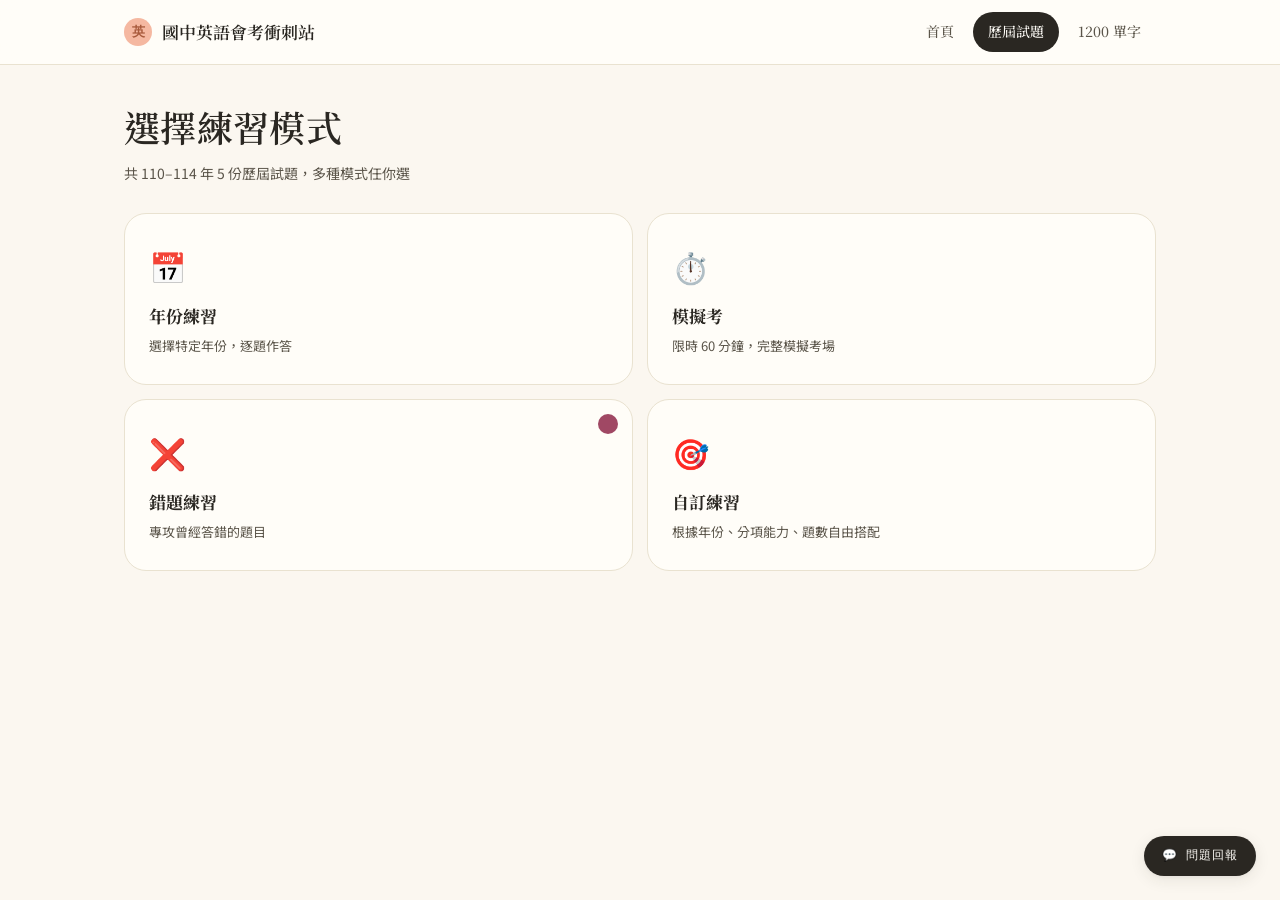
==== commit 51b74025: "新增 115 年英語閱讀試題（43 題） 含完整題目、答案、中文翻譯、分項能力標記， 以及 9 張閱讀圖片（插圖、漫畫、地圖、宣傳手冊等）。  Co-Authored-By: Claude Sonne" ====
--- a/exam.html
+++ b/exam.html
@@ -60,6 +60,7 @@
         <button class="year-card" onclick="startExam(112)">112年</button>
         <button class="year-card" onclick="startExam(113)">113年</button>
         <button class="year-card" onclick="startExam(114)">114年</button>
+        <button class="year-card" onclick="startExam(115)">115年</button>
       </div>
     </div>
 
@@ -117,6 +118,7 @@
         <div id="passageBox" class="passage-card"></div>
       </div>
       <div class="exam-question-col">
+        <div id="prevReviewBar" style="display:none; margin-bottom:10px;"></div>
         <div class="question-card">
           <div class="q-label" id="qNum"></div>
           <div class="q-text" id="qText"></div>
--- a/css/style.css
+++ b/css/style.css
@@ -746,6 +746,76 @@
 .recommend-sub  { font-family: var(--serif); font-size: 12px; color: var(--ink-2); margin-top: 2px; }
 .recommend-arr  { margin-left: auto; color: var(--peach-ink); font-size: 18px; }
 
+/* ── Feedback explanation block ── */
+.feedback-explanation {
+  margin-top: 10px;
+  padding-top: 10px;
+  border-top: 1px solid rgba(0,0,0,.08);
+  font-family: var(--serif);
+  font-size: 14px;
+  line-height: 1.65;
+}
+.feedback-explanation em { font-style: normal; font-weight: 500; }
+
+/* ── Return-to-review bar ── */
+.prev-review-btn {
+  display: inline-flex; align-items: center; gap: 6px;
+  padding: 7px 14px;
+  border-radius: 999px;
+  border: 1px solid var(--rule);
+  background: var(--paper);
+  font-family: var(--serif); font-size: 13px; color: var(--ink-2);
+  transition: all .15s;
+}
+.prev-review-btn:hover {
+  border-color: var(--peach-ink);
+  color: var(--peach-ink);
+  background: var(--peach-soft);
+}
+
+/* ── Image option questions ── */
+.img-opt-guide {
+  font-family: var(--serif); font-size: 13px; color: var(--ink-3);
+  text-align: center; margin-top: 8px; padding: 6px 10px;
+  background: var(--butter-soft); border-radius: var(--r-sm);
+}
+
+/* 2×2 grid for image-choice buttons */
+.options-img-grid {
+  display: grid !important;
+  grid-template-columns: 1fr 1fr;
+  gap: 12px;
+}
+
+.option-img-btn {
+  display: flex; align-items: center; justify-content: center;
+  height: 72px;
+  border: 2px solid var(--rule);
+  border-radius: var(--r-md);
+  background: var(--cream);
+  cursor: pointer;
+  transition: all .15s;
+}
+.option-img-btn:hover:not(:disabled) {
+  border-color: var(--peach-ink);
+  background: var(--peach-soft);
+}
+.option-img-btn:disabled { cursor: not-allowed; }
+.option-img-btn.opt-correct {
+  background: var(--mint-soft); border-color: var(--mint-ink);
+}
+.option-img-btn.opt-wrong {
+  background: var(--rose-soft); border-color: var(--rose-ink);
+}
+
+.img-opt-letter {
+  font-family: var(--mono); font-size: 32px; font-weight: 700;
+  color: var(--ink-2); line-height: 1;
+}
+.option-img-btn:hover:not(:disabled) .img-opt-letter { color: var(--peach-ink); }
+.option-img-btn.opt-correct .img-opt-letter { color: var(--mint-ink); }
+.option-img-btn.opt-wrong   .img-opt-letter { color: var(--rose-ink); }
+
 /* ── Responsive ── */
 @media(max-width: 720px) {
   .hero-section { grid-template-columns: 1fr; }
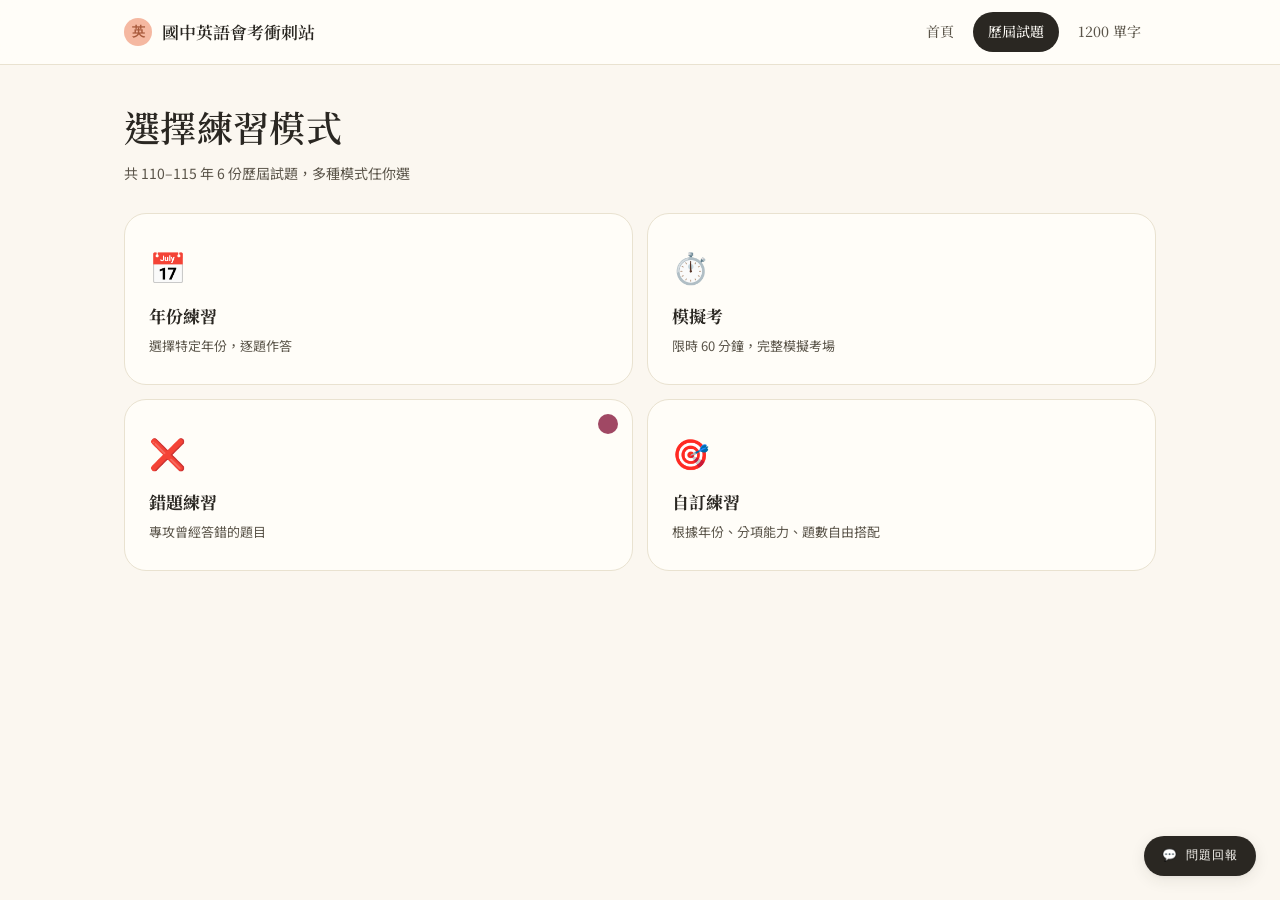
==== commit d1b0bad9: "更新年份標示：110–114 → 110–115，自訂練習加入 115年勾選 Co-Authored-By: Claude Sonnet 4.6 <noreply@anthropic.com>" ====
--- a/exam.html
+++ b/exam.html
@@ -25,7 +25,7 @@
   <!-- 選擇模式畫面 -->
   <div id="screenSelect">
     <h2 class="page-heading">選擇練習模式</h2>
-    <p class="page-subhead">共 110–114 年 5 份歷屆試題，多種模式任你選</p>
+    <p class="page-subhead">共 110–115 年 6 份歷屆試題，多種模式任你選</p>
 
     <div class="mode-grid">
       <div class="mode-card" onclick="showYearSelect('year')">
@@ -75,6 +75,7 @@
           <label><input type="checkbox" name="cy" value="112"> 112年</label>
           <label><input type="checkbox" name="cy" value="113"> 113年</label>
           <label><input type="checkbox" name="cy" value="114"> 114年</label>
+          <label><input type="checkbox" name="cy" value="115"> 115年</label>
         </div>
         <span class="form-label">題型</span>
         <div class="type-check-grid">
